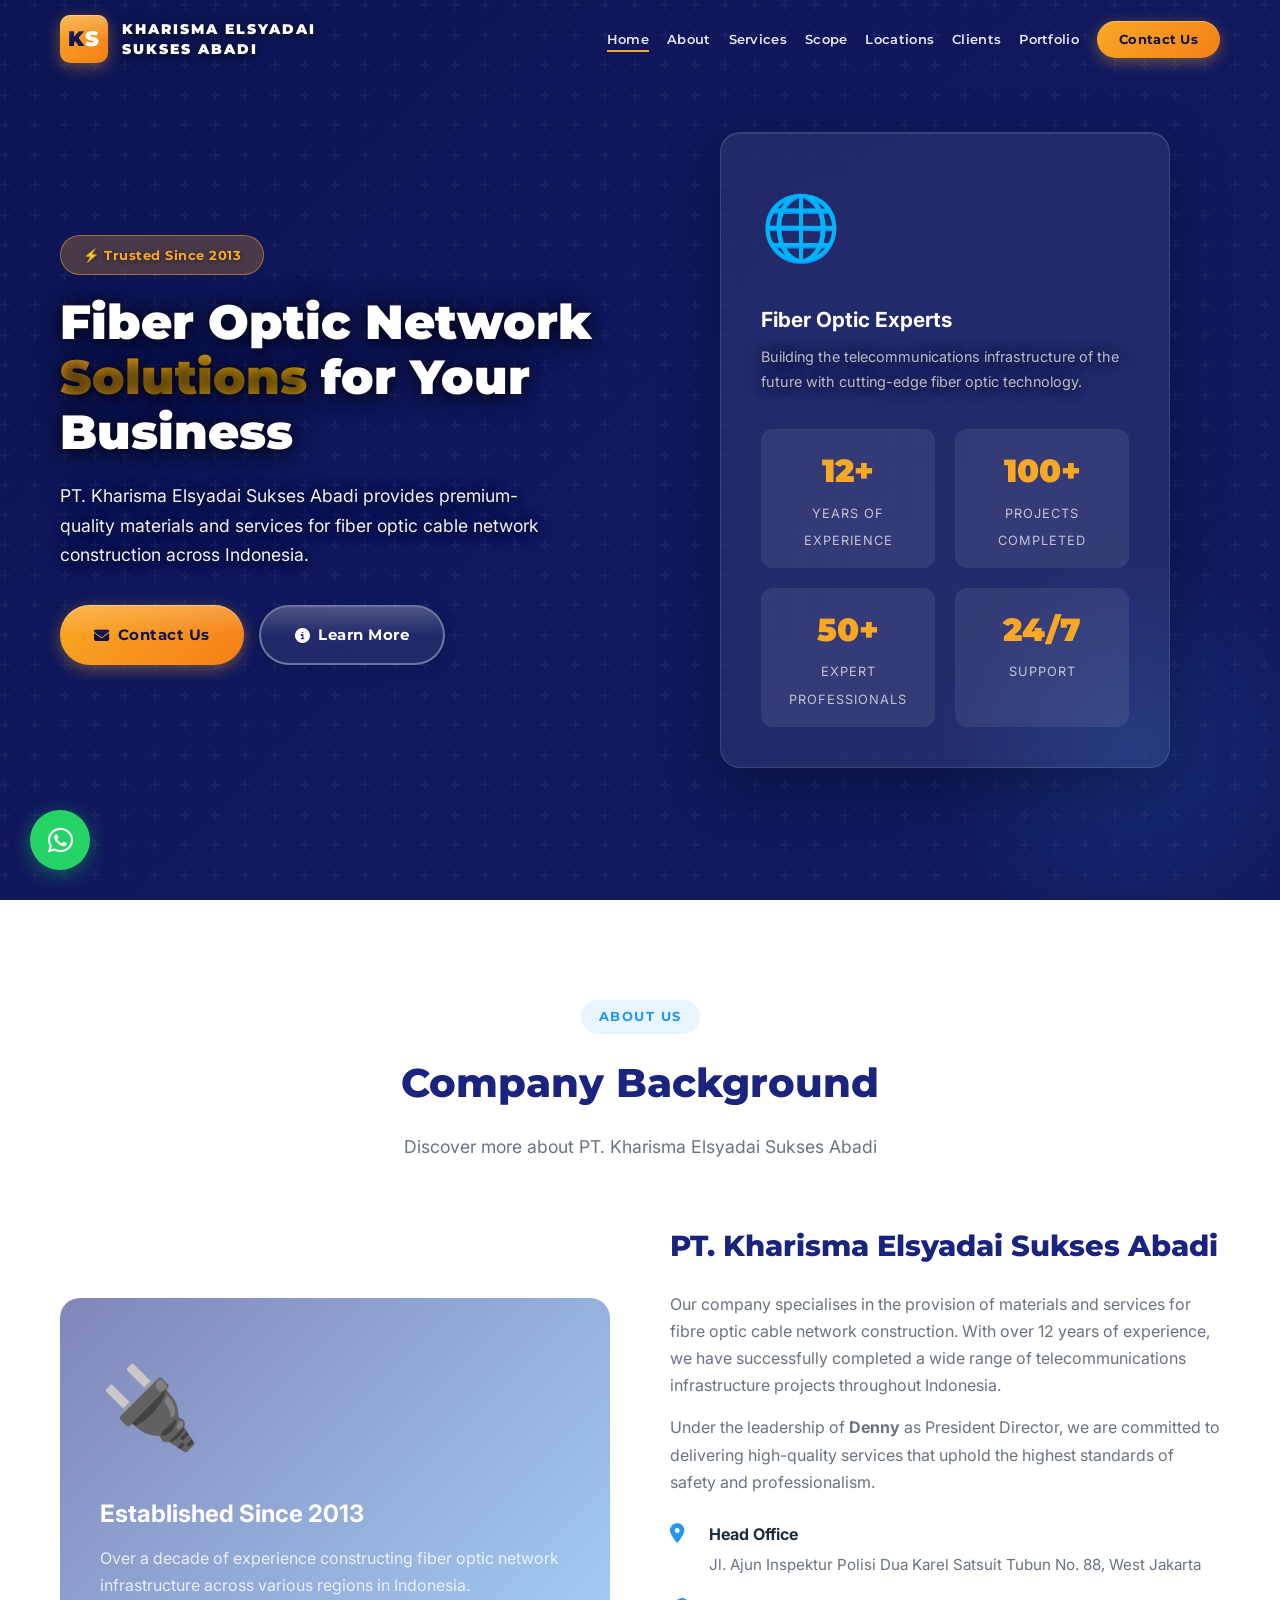
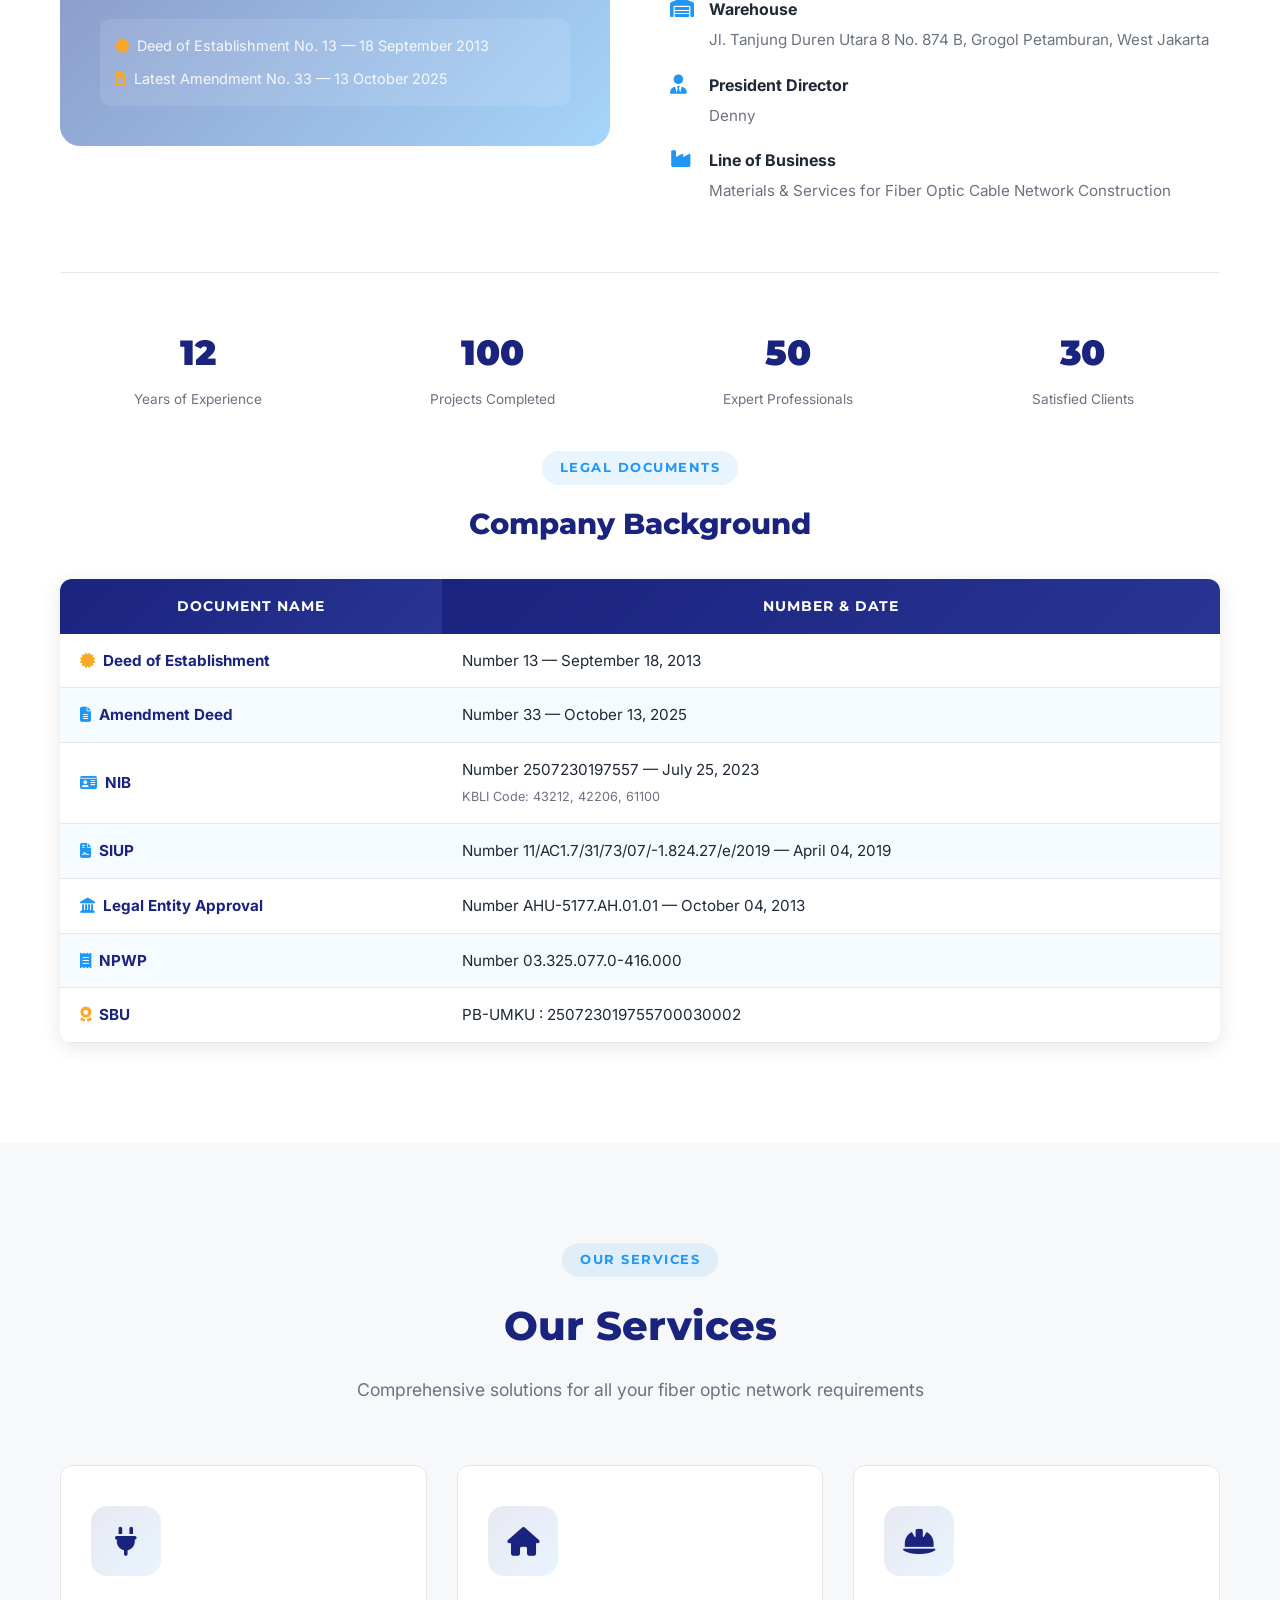
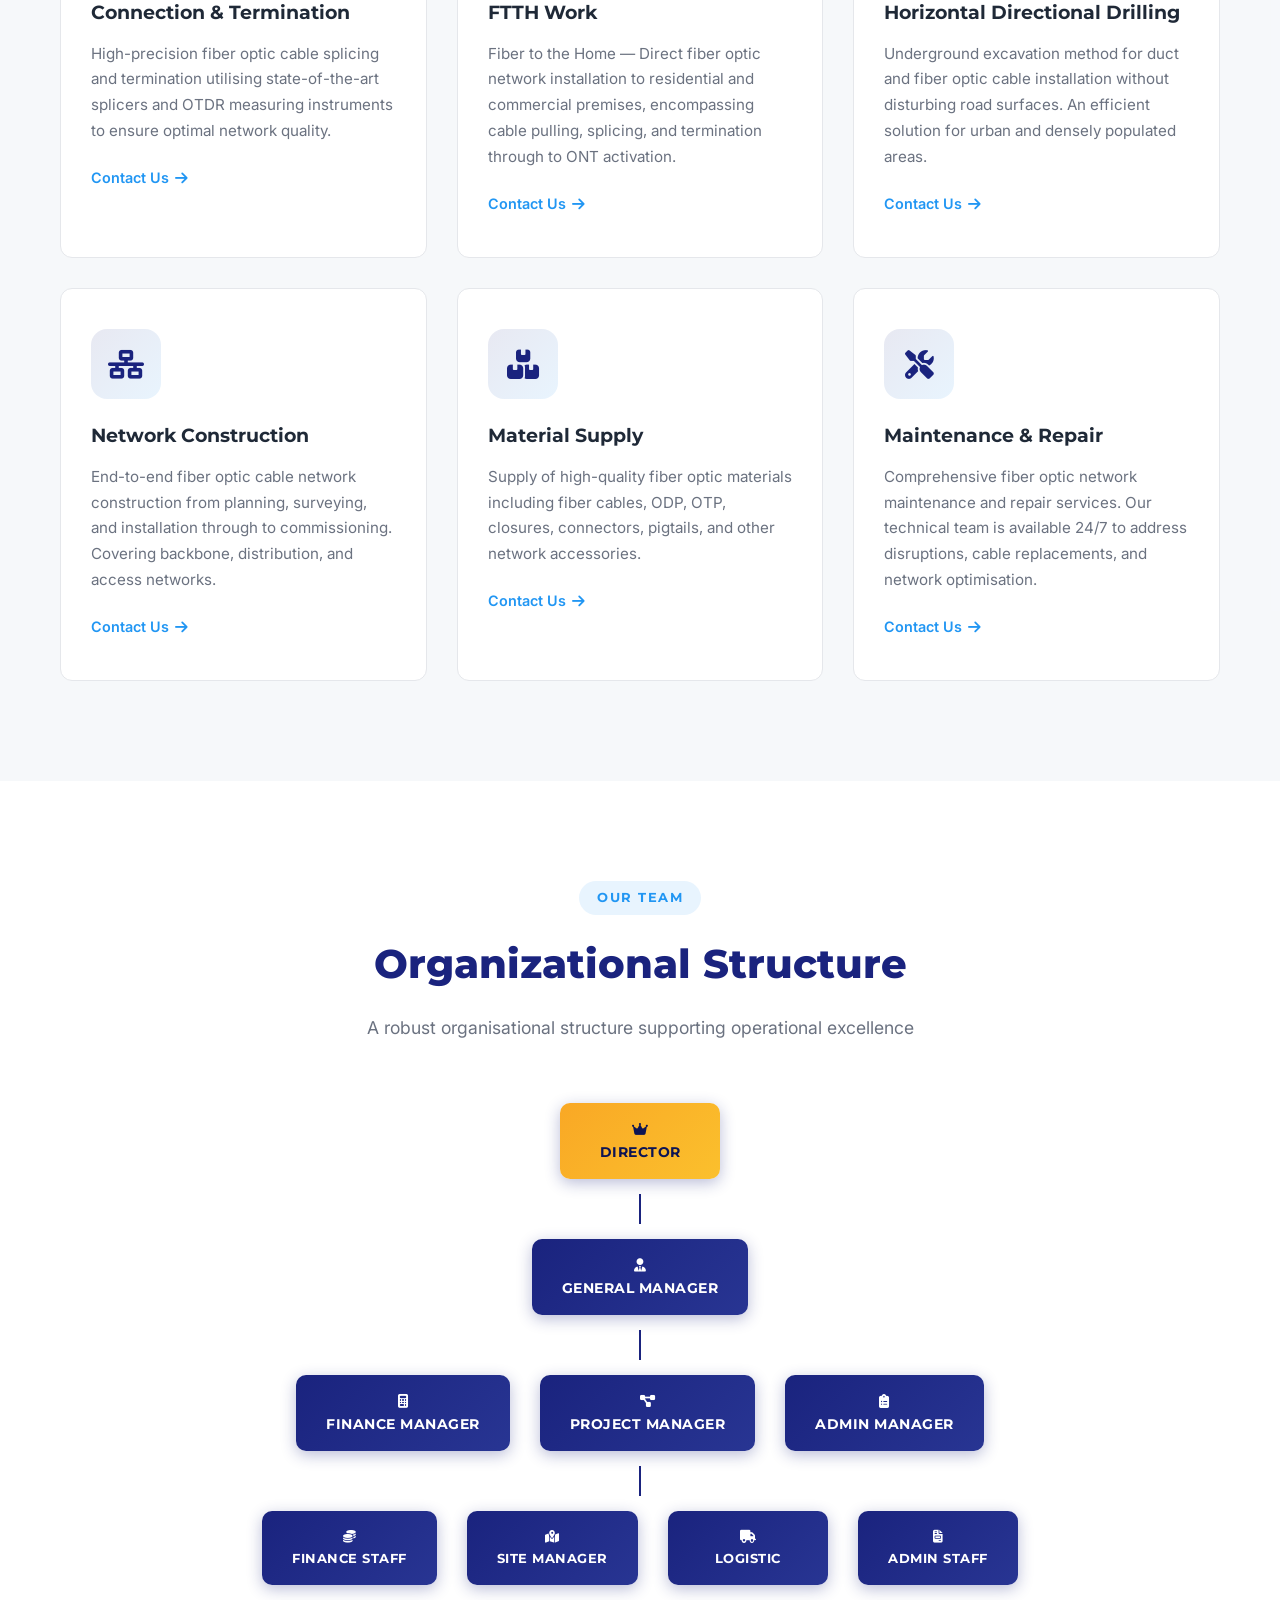
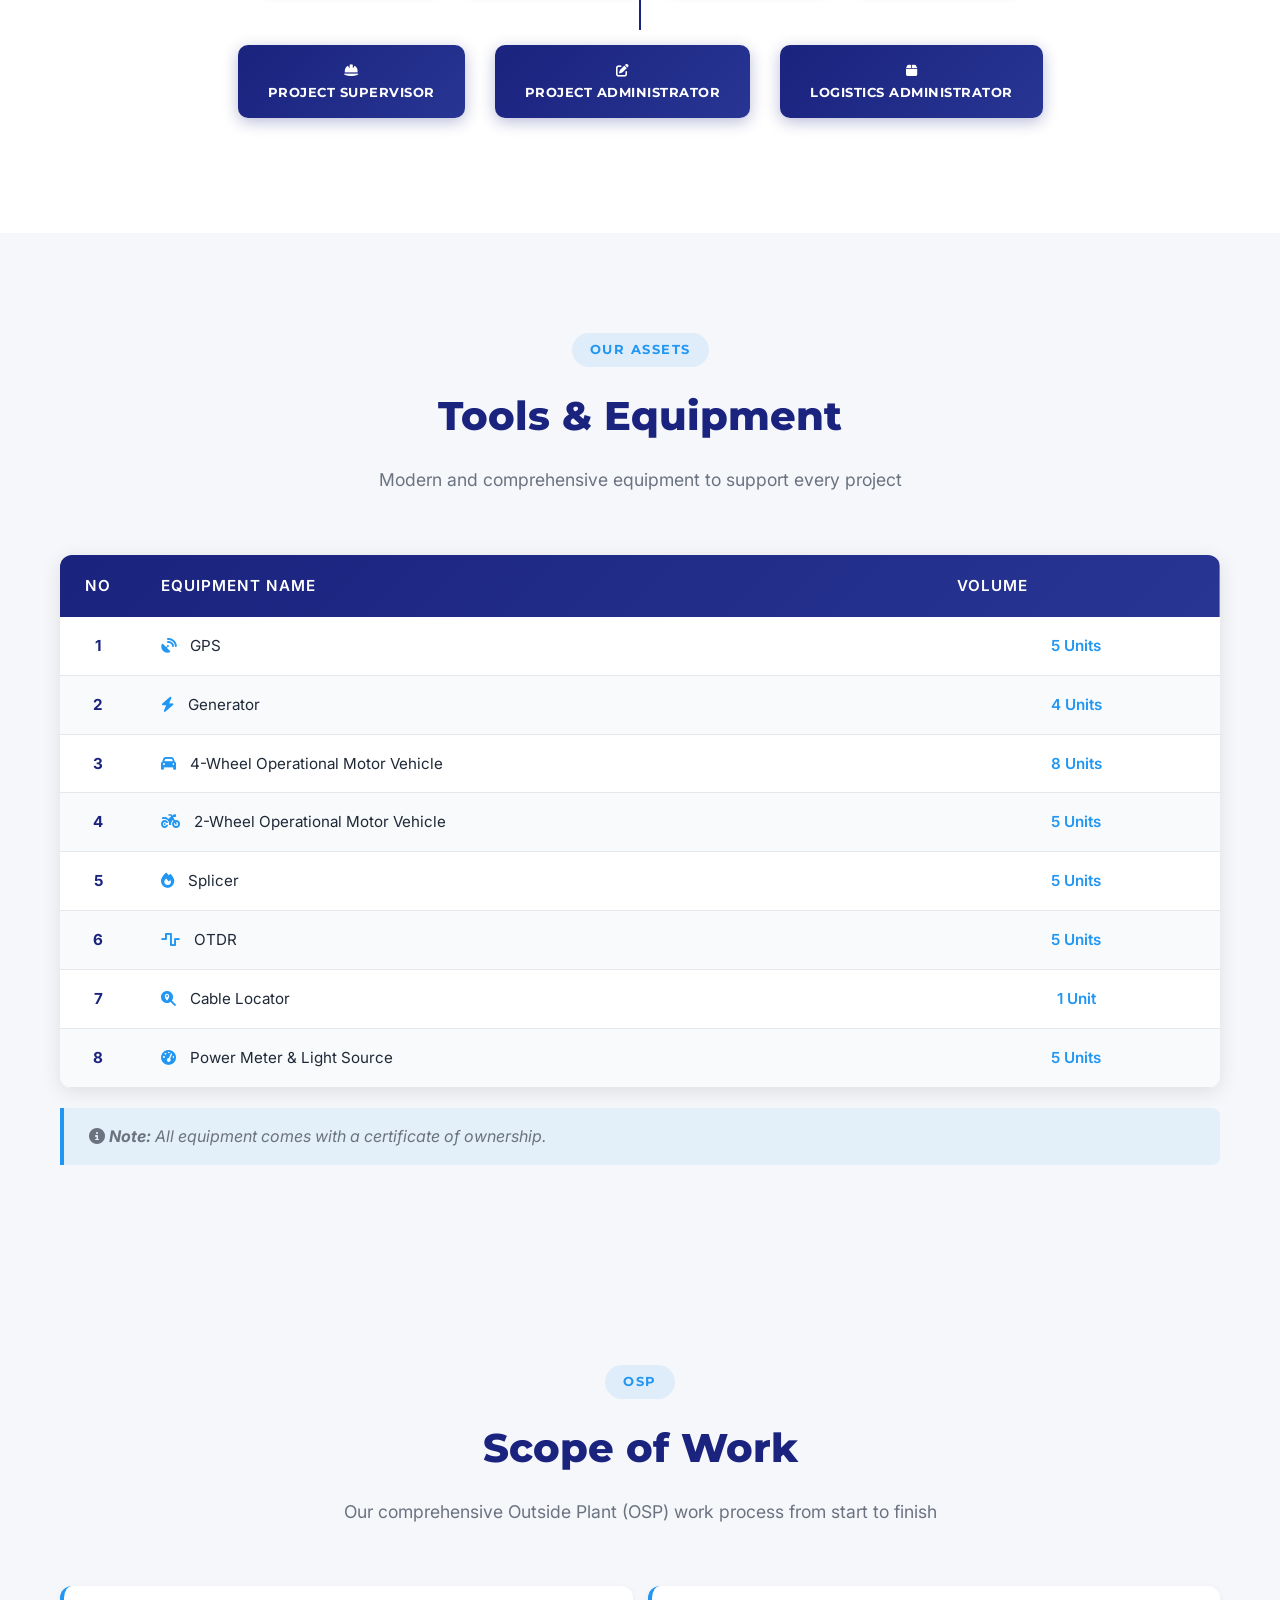
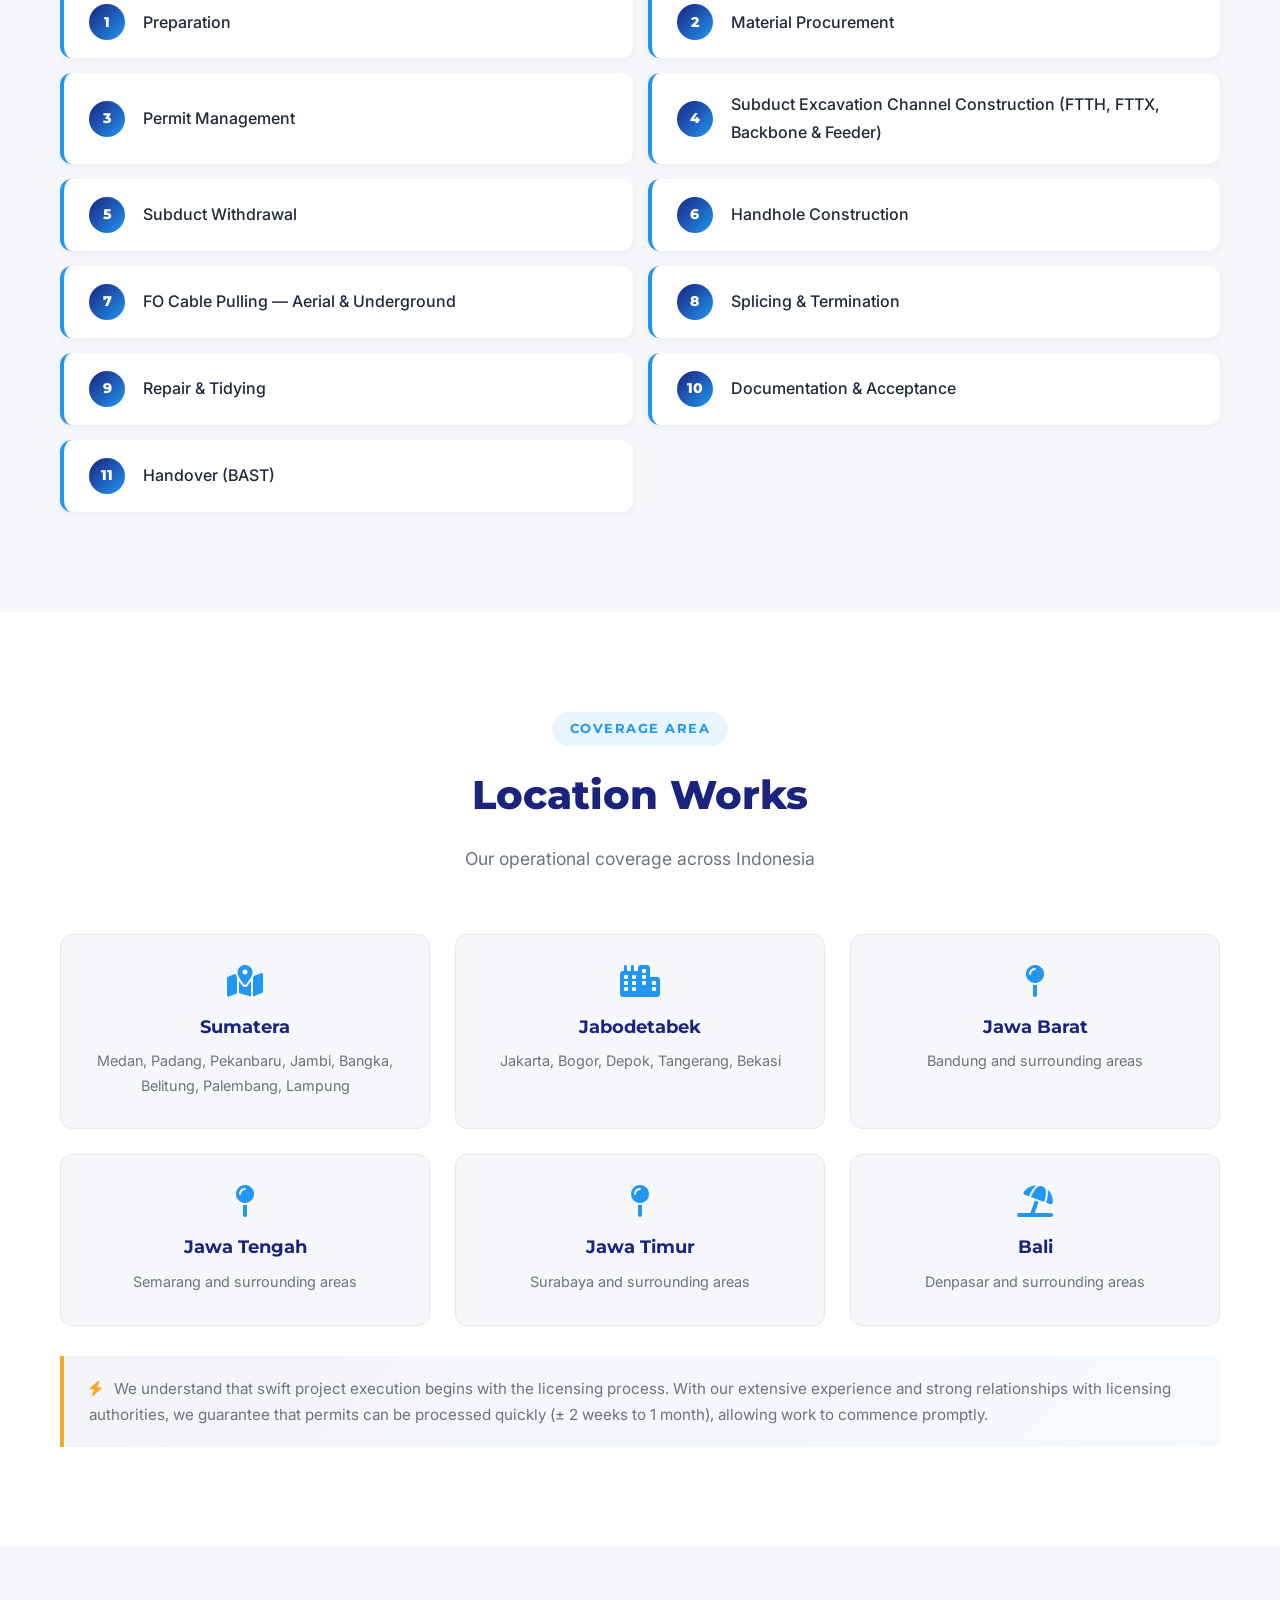
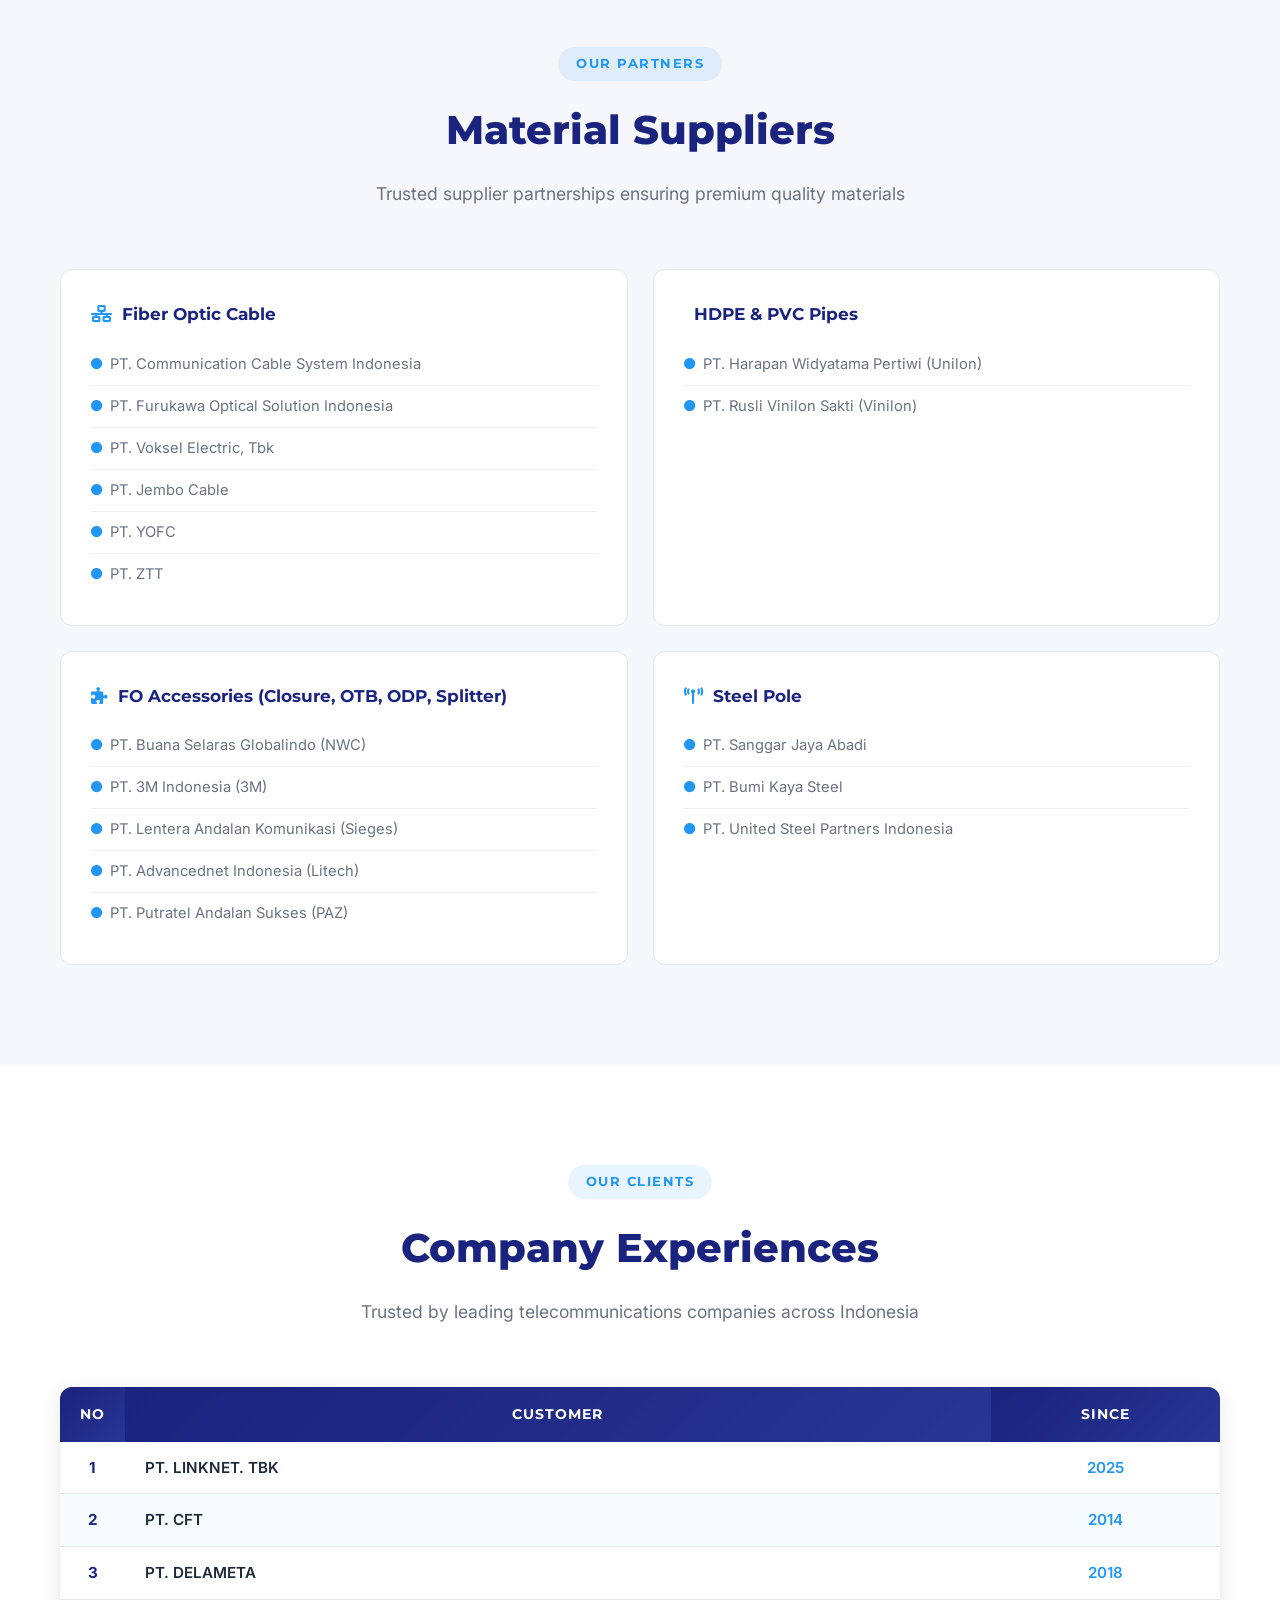
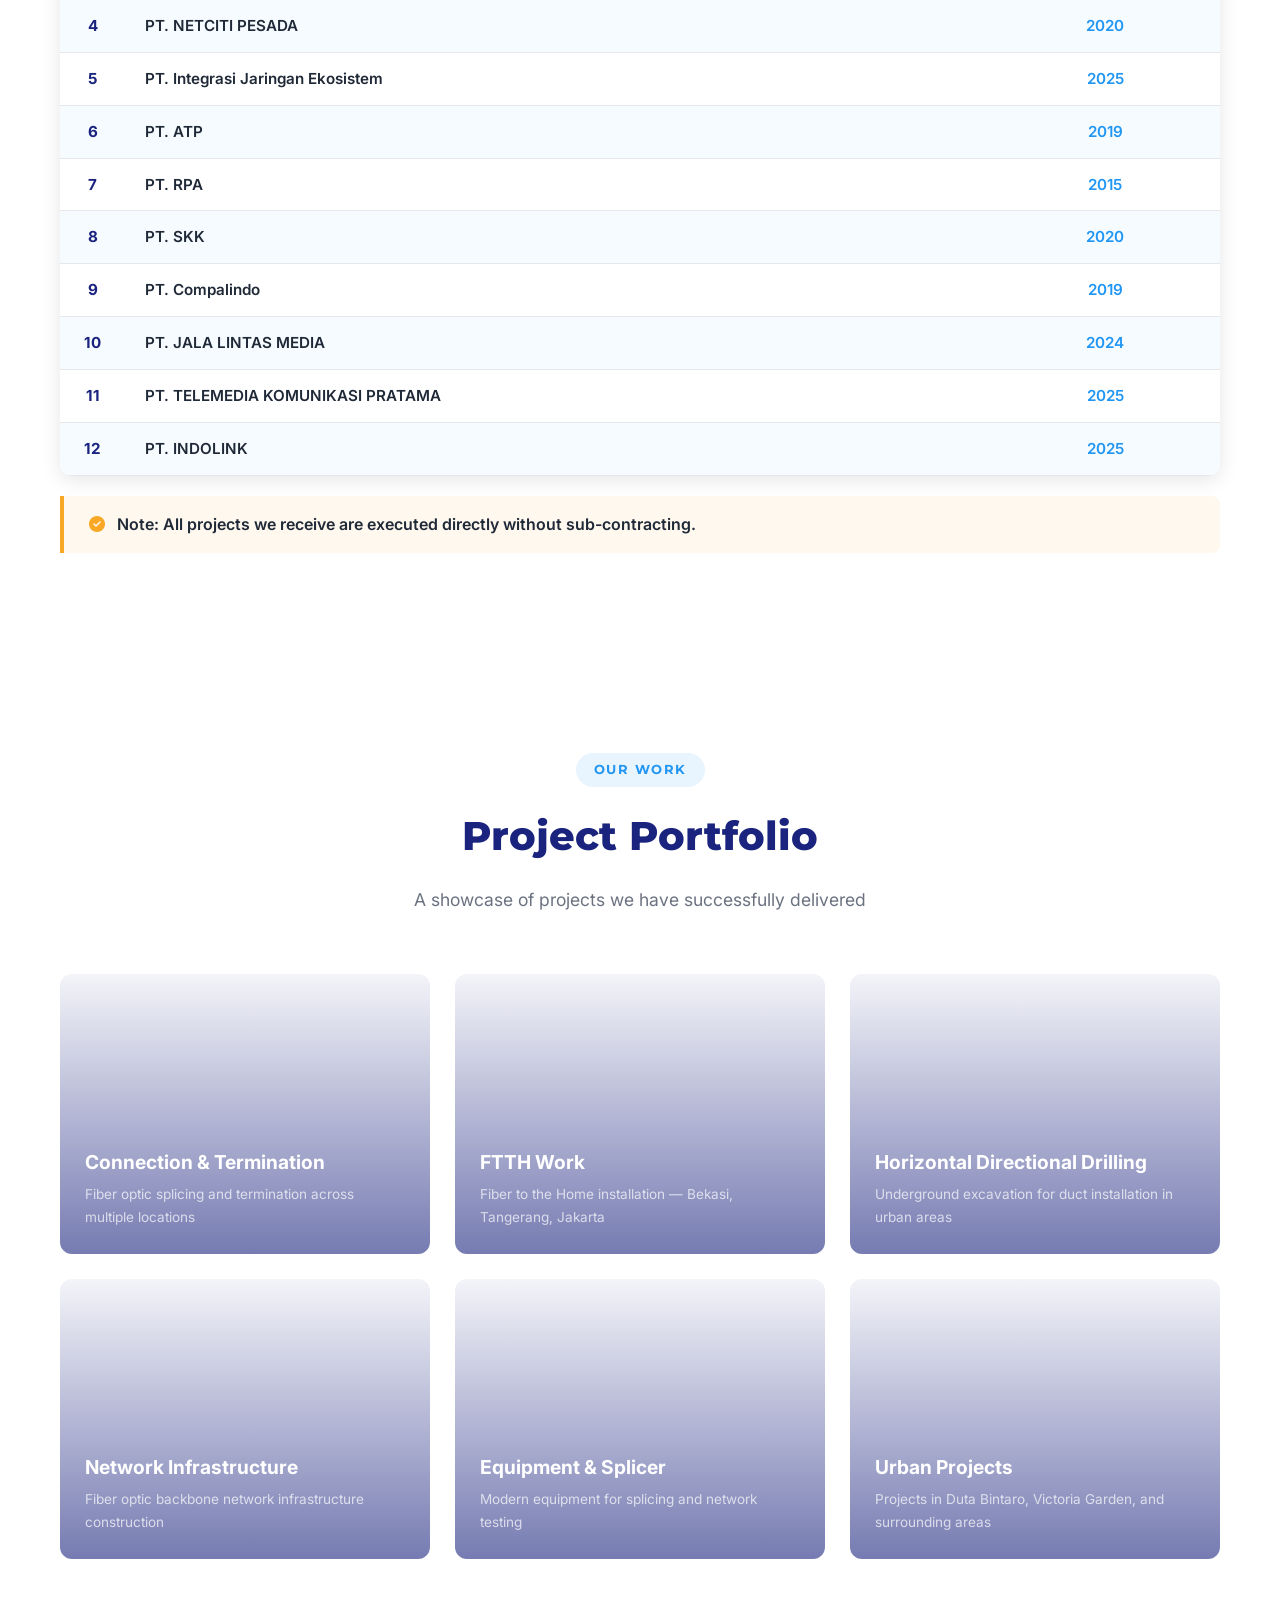
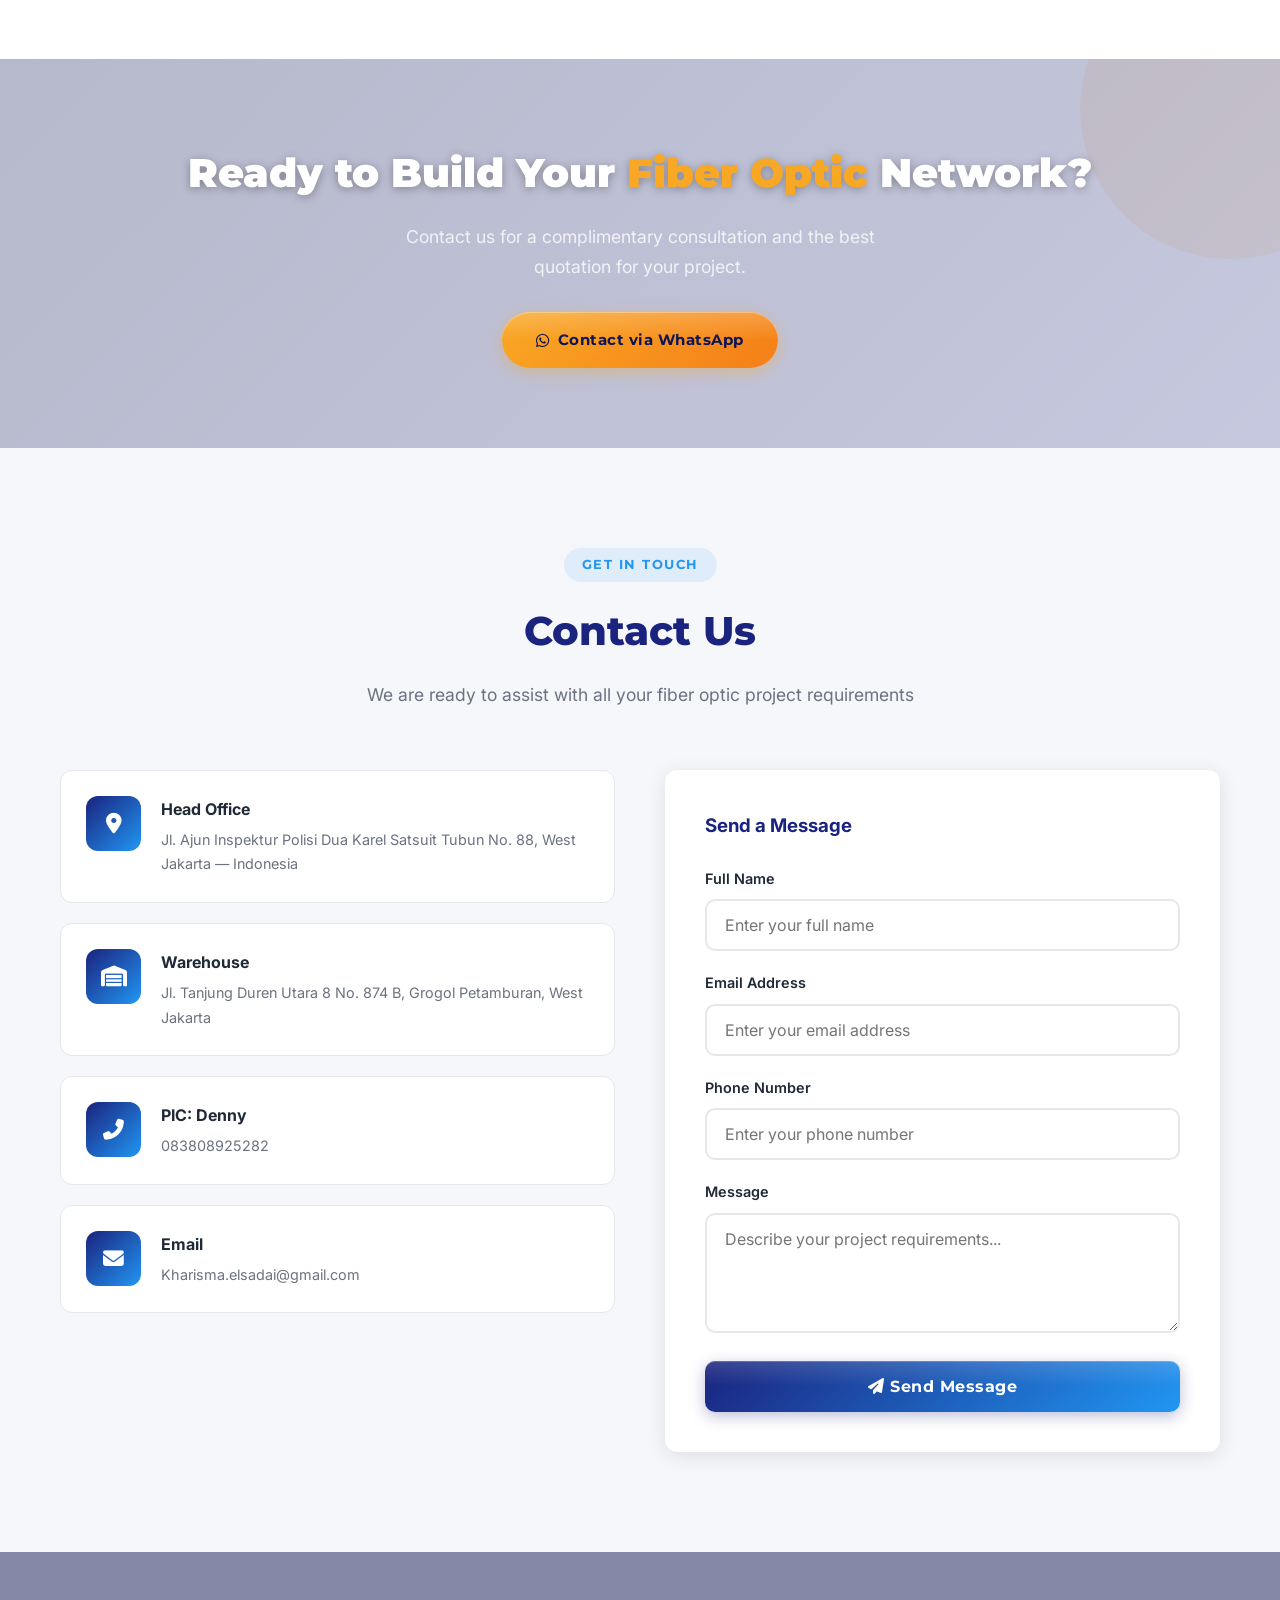
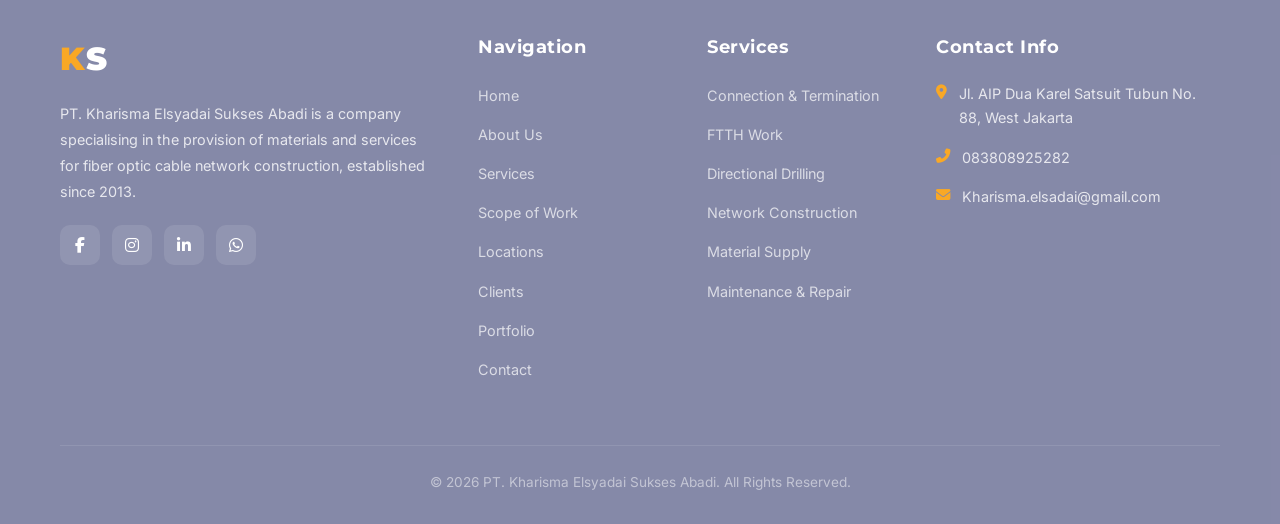
==== index.html @ 3955c627 "security: hapus credentials dari git, tambah .gitignore, fix navbar + favicon" ====
<!DOCTYPE html>
<html lang="en">
<head>
    <meta charset="UTF-8">
    <meta name="viewport" content="width=device-width, initial-scale=1.0">
    <meta name="description" content="PT. Kharisma Elsyadai Sukses Abadi - Leading provider of materials and services for fiber optic cable network construction since 2013.">
    <meta name="keywords" content="fiber optic, fiber cable, FTTH, connection, termination, horizontal directional drilling, splicer, OTDR, Jakarta, Indonesia">
    <title>PT. Kharisma Elsyadai Sukses Abadi | Fiber Optic Solutions</title>

    <!-- Favicon -->
    <link rel="icon" type="image/svg+xml" href="data:image/svg+xml,%3Csvg xmlns='http://www.w3.org/2000/svg' viewBox='0 0 64 64'%3E%3Crect width='64' height='64' rx='14' fill='%23f9a825'/%3E%3Ctext x='10' y='43' font-family='Montserrat,Arial,sans-serif' font-size='30' font-weight='900'%3E%3Ctspan fill='%230d1453'%3EK%3C/tspan%3E%3Ctspan fill='%23ffffff'%3ES%3C/tspan%3E%3C/text%3E%3C/svg%3E">

    <!-- Google Fonts -->
    <link rel="preconnect" href="https://fonts.googleapis.com">
    <link rel="preconnect" href="https://fonts.gstatic.com" crossorigin>
    <link href="https://fonts.googleapis.com/css2?family=Inter:wght@300;400;500;600;700;800;900&family=Montserrat:wght@600;700;800;900&display=swap" rel="stylesheet">

    <!-- Font Awesome -->
    <link rel="stylesheet" href="https://cdnjs.cloudflare.com/ajax/libs/font-awesome/6.5.1/css/all.min.css">

    <!-- Inline CSS -->
    <style>
/* === VARIABLES === */
:root {
    --primary: #1a237e;
    --primary-dark: #0d1453;
    --primary-light: #283593;
    --accent: #2196f3;
    --accent-light: #64b5f6;
    --gold: #f9a825;
    --white: #ffffff;
    --light: #f5f7fa;
    --gray: #6b7280;
    --dark: #1f2937;
    --shadow: 0 4px 20px rgba(0, 0, 0, 0.1);
    --shadow-lg: 0 10px 40px rgba(0, 0, 0, 0.15);
    --transition: all 0.3s ease;
    --radius: 12px;
}
* { margin: 0; padding: 0; box-sizing: border-box; }
html { scroll-behavior: smooth; }
body { font-family: 'Inter', 'Segoe UI', sans-serif; color: var(--dark); line-height: 1.7; overflow-x: hidden; }
a { text-decoration: none; color: inherit; transition: var(--transition); }
ul { list-style: none; }
img { max-width: 100%; height: auto; }
.container { max-width: 1200px; margin: 0 auto; padding: 0 20px; }

/* NAVBAR */
.navbar { position: fixed; top: 0; left: 0; width: 100%; z-index: 1000; padding: 15px 0; transition: var(--transition); background: transparent; }
.navbar.scrolled { background: rgba(26, 35, 126, 0.97); padding: 10px 0; box-shadow: var(--shadow); }
.navbar .container { display: flex; align-items: center; justify-content: space-between; }
.navbar-brand { display: flex; align-items: center; gap: 14px; }
.navbar-brand .logo-icon { width: 48px; height: 48px; background: linear-gradient(135deg, var(--gold) 0%, #f57f17 100%); border-radius: 10px; display: flex; align-items: center; justify-content: center; font-family: 'Montserrat', sans-serif; font-size: 1.3rem; font-weight: 900; color: var(--primary-dark); letter-spacing: 1px; box-shadow: 0 4px 15px rgba(249, 168, 37, 0.4), inset 0 1px 0 rgba(255,255,255,0.3); position: relative; overflow: hidden; }
.navbar-brand .logo-icon::after { content: ''; position: absolute; top: 0; left: 0; right: 0; height: 50%; background: linear-gradient(180deg, rgba(255,255,255,0.25) 0%, transparent 100%); border-radius: 10px 10px 0 0; }
.navbar-brand .logo-icon .k { color: var(--primary-dark); }
.navbar-brand .logo-icon .s { color: var(--white); }
.navbar-brand .company-name { font-family: 'Montserrat', sans-serif; color: var(--white); font-size: 0.85rem; font-weight: 900; letter-spacing: 2px; text-transform: uppercase; text-shadow: 0 2px 8px rgba(0,0,0,0.6), 0 0 15px rgba(0,0,0,0.3); line-height: 1.5; max-width: 200px; }
.nav-links { display: flex; align-items: center; gap: 18px; }
.nav-links a { color: rgba(255, 255, 255, 0.9); font-family: 'Montserrat', sans-serif; font-weight: 600; font-size: 0.8rem; position: relative; padding: 5px 0; letter-spacing: 0.3px; }
.nav-links a::after { content: ''; position: absolute; bottom: 0; left: 0; width: 0; height: 2px; background: var(--gold); transition: var(--transition); }
.nav-links a:hover::after, .nav-links a.active::after { width: 100%; }
.nav-links a:hover { color: var(--white); }
.nav-cta { background: linear-gradient(135deg, var(--gold) 0%, #f57f17 100%) !important; color: var(--primary-dark) !important; padding: 11px 22px !important; border-radius: 50px; font-weight: 700 !important; box-shadow: 0 4px 15px rgba(249, 168, 37, 0.4), inset 0 1px 0 rgba(255,255,255,0.3) !important; text-shadow: none !important; white-space: nowrap; }
.nav-cta:hover { background: linear-gradient(135deg, #fbc02d 0%, #f9a825 100%) !important; transform: translateY(-2px); box-shadow: 0 6px 25px rgba(249, 168, 37, 0.5), inset 0 1px 0 rgba(255,255,255,0.3) !important; }
.nav-cta::after { display: none !important; }
.hamburger { display: none; flex-direction: column; gap: 5px; cursor: pointer; padding: 5px; }
.hamburger span { width: 25px; height: 3px; background: var(--white); border-radius: 3px; transition: var(--transition); }

/* HERO */
.hero { min-height: 100vh; background: var(--primary-dark); display: flex; align-items: center; position: relative; overflow: hidden; }
.hero-bg { position: absolute; top: 0; left: 0; right: 0; bottom: 0; background-image: url('https://images.unsplash.com/photo-1558494949-ef010cbdcc31?auto=format&fit=crop&w=1920&q=80'); background-size: cover; background-position: center; background-repeat: no-repeat; z-index: 0; }
.hero-bg::after { content: ''; position: absolute; top: 0; left: 0; right: 0; bottom: 0; background: linear-gradient(135deg, rgba(13, 20, 83, 0.35) 0%, rgba(26, 35, 126, 0.25) 50%, rgba(40, 53, 147, 0.18) 100%); }
.hero::before { content: ''; position: absolute; top: 0; left: 0; right: 0; bottom: 0; background: url("data:image/svg+xml,%3Csvg width='60' height='60' viewBox='0 0 60 60' xmlns='http://www.w3.org/2000/svg'%3E%3Cg fill='none' fill-rule='evenodd'%3E%3Cg fill='%23ffffff' fill-opacity='0.04'%3E%3Cpath d='M36 34v-4h-2v4h-4v2h4v4h2v-4h4v-2h-4zm0-30V0h-2v4h-4v2h4v4h2V6h4V4h-4zM6 34v-4H4v4H0v2h4v4h2v-4h4v-2H6zM6 4V0H4v4H0v2h4v4h2V6h4V4H6z'/%3E%3C/g%3E%3C/g%3E%3C/svg%3E"); z-index: 1; }
.hero::after { content: ''; position: absolute; bottom: -50px; right: -50px; width: 400px; height: 400px; background: radial-gradient(circle, rgba(33, 150, 243, 0.15) 0%, transparent 70%); border-radius: 50%; z-index: 1; }
.hero .container { position: relative; z-index: 2; display: grid; grid-template-columns: 1fr 1fr; gap: 60px; align-items: center; }
.hero-content { color: var(--white); }
.hero-badge { display: inline-block; background: rgba(249, 168, 37, 0.25); color: var(--gold); padding: 8px 22px; border-radius: 50px; font-family: 'Montserrat', sans-serif; font-size: 0.82rem; font-weight: 700; margin-bottom: 20px; border: 1px solid rgba(249, 168, 37, 0.5); backdrop-filter: blur(10px); letter-spacing: 0.5px; text-shadow: 0 1px 5px rgba(0,0,0,0.5); }
.hero h1 { font-family: 'Montserrat', sans-serif; font-size: 3rem; font-weight: 900; line-height: 1.15; margin-bottom: 20px; text-shadow: 0 2px 15px rgba(0,0,0,0.7), 0 0 30px rgba(0,0,0,0.5); }
.hero h1 .highlight { background: linear-gradient(135deg, var(--gold), #ffc107); -webkit-background-clip: text; -webkit-text-fill-color: transparent; background-clip: text; }
.hero p { font-size: 1.1rem; color: rgba(255, 255, 255, 0.95); margin-bottom: 35px; max-width: 500px; text-shadow: 0 1px 8px rgba(0,0,0,0.6), 0 0 20px rgba(0,0,0,0.4); }
.hero-buttons { display: flex; gap: 15px; flex-wrap: wrap; }
.btn { display: inline-flex; align-items: center; gap: 8px; padding: 15px 34px; border-radius: 50px; font-family: 'Montserrat', sans-serif; font-weight: 700; font-size: 0.95rem; transition: var(--transition); border: none; cursor: pointer; letter-spacing: 0.5px; position: relative; overflow: hidden; }
.btn::before { content: ''; position: absolute; top: 0; left: 0; right: 0; height: 50%; background: linear-gradient(180deg, rgba(255,255,255,0.2) 0%, transparent 100%); pointer-events: none; }
.btn-primary { background: linear-gradient(135deg, var(--gold) 0%, #f57f17 100%); color: var(--primary-dark); box-shadow: 0 4px 15px rgba(249, 168, 37, 0.4), inset 0 1px 0 rgba(255,255,255,0.3); }
.btn-primary:hover { background: linear-gradient(135deg, #fbc02d 0%, #f9a825 100%); transform: translateY(-3px); box-shadow: 0 10px 30px rgba(249, 168, 37, 0.5), inset 0 1px 0 rgba(255,255,255,0.3); }
.btn-outline { background: rgba(255,255,255,0.08); color: var(--white); border: 2px solid rgba(255, 255, 255, 0.35); backdrop-filter: blur(10px); box-shadow: 0 4px 15px rgba(0,0,0,0.15); }
.btn-outline:hover { border-color: var(--white); background: rgba(255, 255, 255, 0.15); transform: translateY(-3px); box-shadow: 0 8px 25px rgba(0,0,0,0.2); }
.hero-visual { position: relative; display: flex; justify-content: center; }
.hero-card { background: rgba(255, 255, 255, 0.08); backdrop-filter: blur(20px); border-radius: 20px; padding: 40px; border: 1px solid rgba(255, 255, 255, 0.12); width: 100%; max-width: 450px; box-shadow: 0 20px 60px rgba(0,0,0,0.3), inset 0 1px 0 rgba(255,255,255,0.1); }
.hero-card .fiber-icon { font-size: 4rem; margin-bottom: 20px; display: block; }
.hero-stats { display: grid; grid-template-columns: 1fr 1fr; gap: 20px; margin-top: 25px; }
.stat-item { text-align: center; padding: 15px; background: rgba(255, 255, 255, 0.08); border-radius: 12px; }
.stat-item .number { font-family: 'Montserrat', sans-serif; font-size: 2rem; font-weight: 900; color: var(--gold); display: block; }
.stat-item .label { font-size: 0.8rem; color: rgba(255, 255, 255, 0.7); text-transform: uppercase; letter-spacing: 1px; }

/* SECTIONS */
.section { padding: 100px 0; }
.section-header { text-align: center; margin-bottom: 60px; }
.section-badge { display: inline-block; background: rgba(33, 150, 243, 0.1); color: var(--accent); padding: 6px 18px; border-radius: 50px; font-family: 'Montserrat', sans-serif; font-size: 0.8rem; font-weight: 700; margin-bottom: 15px; text-transform: uppercase; letter-spacing: 1.5px; }
.section-header h2 { font-family: 'Montserrat', sans-serif; font-size: 2.5rem; font-weight: 800; color: var(--primary); margin-bottom: 15px; }
.section-header p { font-size: 1.1rem; color: var(--gray); max-width: 600px; margin: 0 auto; }

/* ABOUT */
.about { background: var(--white); }
.about-grid { display: grid; grid-template-columns: 1fr 1fr; gap: 60px; align-items: center; }
.about-image .image-box { background-image: url('https://images.unsplash.com/photo-1516044734145-07ca8eef8731?auto=format&fit=crop&w=800&q=80'); background-size: cover; background-position: center; border-radius: 20px; padding: 40px; color: var(--white); min-height: 400px; display: flex; flex-direction: column; justify-content: center; position: relative; overflow: hidden; }
.about-image .image-box::before { content: ''; position: absolute; top: 0; left: 0; right: 0; bottom: 0; background: linear-gradient(135deg, rgba(26, 35, 126, 0.55), rgba(33, 150, 243, 0.40)); }
.about-image .image-box .fiber-visual { font-size: 5rem; margin-bottom: 20px; position: relative; z-index: 2; }
.about-image .image-box h3 { font-size: 1.5rem; margin-bottom: 10px; position: relative; z-index: 2; }
.about-image .image-box p, .about-image .image-box div { position: relative; z-index: 2; }
.about-content h3 { font-family: 'Montserrat', sans-serif; font-size: 1.8rem; color: var(--primary); margin-bottom: 20px; font-weight: 800; }
.about-content p { color: var(--gray); margin-bottom: 15px; font-size: 1rem; }
.about-details { margin-top: 25px; }
.about-detail-item { display: flex; align-items: flex-start; gap: 15px; margin-bottom: 18px; }
.about-detail-item i { color: var(--accent); font-size: 1.2rem; margin-top: 3px; min-width: 24px; }
.about-detail-item strong { display: block; color: var(--dark); margin-bottom: 3px; }
.about-detail-item span { color: var(--gray); font-size: 0.95rem; }
.about-counters { display: grid; grid-template-columns: repeat(4, 1fr); gap: 20px; margin-top: 50px; padding-top: 50px; border-top: 1px solid #e5e7eb; }
.counter-item { text-align: center; }
.counter-item .count { font-family: 'Montserrat', sans-serif; font-size: 2.2rem; font-weight: 900; color: var(--primary); display: block; }
.counter-item .count-label { font-size: 0.85rem; color: var(--gray); margin-top: 5px; }

/* SERVICES */
.services { background-image: url('https://images.unsplash.com/photo-1573164713988-8665fc963095?auto=format&fit=crop&w=1920&q=80'); background-size: cover; background-position: center; background-attachment: fixed; position: relative; }
.services::before { content: ''; position: absolute; top: 0; left: 0; right: 0; bottom: 0; background: rgba(245, 247, 250, 0.88); }
.services .container { position: relative; z-index: 2; }
.services-grid { display: grid; grid-template-columns: repeat(3, 1fr); gap: 30px; }
.service-card { background: var(--white); border-radius: var(--radius); padding: 40px 30px; transition: var(--transition); border: 1px solid #e5e7eb; position: relative; overflow: hidden; }
.service-card::before { content: ''; position: absolute; top: 0; left: 0; width: 100%; height: 4px; background: linear-gradient(90deg, var(--primary), var(--accent)); transform: scaleX(0); transition: var(--transition); }
.service-card:hover { transform: translateY(-8px); box-shadow: var(--shadow-lg); border-color: transparent; }
.service-card:hover::before { transform: scaleX(1); }
.service-icon { width: 70px; height: 70px; background: linear-gradient(135deg, rgba(26, 35, 126, 0.1), rgba(33, 150, 243, 0.1)); border-radius: 16px; display: flex; align-items: center; justify-content: center; margin-bottom: 20px; font-size: 1.8rem; color: var(--primary); transition: var(--transition); }
.service-card:hover .service-icon { background: linear-gradient(135deg, var(--primary), var(--accent)); color: var(--white); }
.service-card h3 { font-family: 'Montserrat', sans-serif; font-size: 1.2rem; color: var(--dark); margin-bottom: 12px; font-weight: 700; }
.service-card p { color: var(--gray); font-size: 0.95rem; margin-bottom: 20px; }
.service-card .learn-more { display: inline-flex; align-items: center; gap: 6px; color: var(--accent); font-weight: 600; font-size: 0.9rem; }
.service-card .learn-more:hover { gap: 10px; }

/* ORGANIZATION */
.organization { background: var(--white); }
.org-chart { max-width: 900px; margin: 0 auto; }
.org-level { display: flex; justify-content: center; gap: 30px; margin-bottom: 15px; position: relative; }
.org-card { background: linear-gradient(135deg, var(--primary), var(--primary-light)); color: var(--white); padding: 15px 30px; border-radius: 10px; text-align: center; font-family: 'Montserrat', sans-serif; font-weight: 700; font-size: 0.85rem; transition: var(--transition); min-width: 160px; box-shadow: 0 4px 15px rgba(26, 35, 126, 0.3); letter-spacing: 0.5px; }
.org-card:hover { transform: translateY(-3px); box-shadow: 0 8px 25px rgba(26, 35, 126, 0.4); }
.org-card.highlight { background: linear-gradient(135deg, var(--gold), #fbc02d); color: var(--primary-dark); }
.org-connector { display: flex; justify-content: center; margin-bottom: 15px; }
.org-connector .line { width: 2px; height: 30px; background: var(--primary); }

/* EQUIPMENT */
.equipment { background: var(--light); }
.equipment-table { width: 100%; border-collapse: separate; border-spacing: 0; border-radius: var(--radius); overflow: hidden; box-shadow: var(--shadow); }
.equipment-table thead { background: linear-gradient(135deg, var(--primary), var(--primary-light)); }
.equipment-table thead th { color: var(--white); padding: 18px 25px; text-align: left; font-weight: 600; font-size: 0.95rem; text-transform: uppercase; letter-spacing: 1px; }
.equipment-table tbody tr { background: var(--white); transition: var(--transition); }
.equipment-table tbody tr:nth-child(even) { background: #f8fafc; }
.equipment-table tbody tr:hover { background: rgba(33, 150, 243, 0.05); transform: scale(1.01); }
.equipment-table td { padding: 16px 25px; border-bottom: 1px solid #e5e7eb; font-size: 0.95rem; }
.equipment-table td:first-child { font-weight: 700; color: var(--primary); text-align: center; width: 60px; }
.equipment-table td:last-child { text-align: center; font-weight: 600; color: var(--accent); }
.equipment-note { margin-top: 20px; padding: 15px 25px; background: rgba(33, 150, 243, 0.08); border-left: 4px solid var(--accent); border-radius: 0 8px 8px 0; color: var(--gray); font-style: italic; }

/* PORTFOLIO */
.portfolio { background: var(--white); }
.portfolio-grid { display: grid; grid-template-columns: repeat(3, 1fr); gap: 25px; }
.portfolio-card { position: relative; border-radius: var(--radius); overflow: hidden; min-height: 280px; display: flex; align-items: flex-end; cursor: pointer; transition: var(--transition); }
.portfolio-card::before { content: ''; position: absolute; top: 0; left: 0; right: 0; bottom: 0; background: linear-gradient(to top, rgba(26, 35, 126, 0.60), rgba(26, 35, 126, 0.05)); z-index: 1; }
.portfolio-card .portfolio-icon { position: absolute; top: 50%; left: 50%; transform: translate(-50%, -50%); font-size: 3rem; color: rgba(255, 255, 255, 0.2); z-index: 0; }
.portfolio-card-content { position: relative; z-index: 2; padding: 25px; color: var(--white); width: 100%; }
.portfolio-card-content h3 { font-size: 1.2rem; margin-bottom: 5px; }
.portfolio-card-content p { font-size: 0.85rem; color: rgba(255, 255, 255, 0.7); }
.portfolio-card:hover { transform: translateY(-5px); box-shadow: var(--shadow-lg); }

/* CTA */
.cta-section { background: linear-gradient(135deg, var(--primary-dark), var(--primary)); padding: 80px 0; text-align: center; position: relative; overflow: hidden; }
.cta-section::before { content: ''; position: absolute; top: -100px; right: -100px; width: 300px; height: 300px; background: rgba(249, 168, 37, 0.1); border-radius: 50%; }
.cta-section { background-image: url('https://images.unsplash.com/photo-1451187580459-43490279c0fa?auto=format&fit=crop&w=1920&q=80'); background-size: cover; background-position: center; }
.cta-section::after { content: ''; position: absolute; top: 0; left: 0; right: 0; bottom: 0; background: linear-gradient(135deg, rgba(13, 20, 83, 0.30), rgba(26, 35, 126, 0.25)); }
.cta-section .container { position: relative; z-index: 2; }
.cta-section h2 { font-family: 'Montserrat', sans-serif; font-size: 2.5rem; color: var(--white); margin-bottom: 15px; font-weight: 900; text-shadow: 0 2px 10px rgba(0,0,0,0.3); }
.cta-section p { color: rgba(255, 255, 255, 0.8); font-size: 1.1rem; max-width: 500px; margin: 0 auto 30px; }

/* CONTACT */
.contact { background: var(--light); }
.contact-grid { display: grid; grid-template-columns: 1fr 1fr; gap: 50px; }
.contact-info-card { display: flex; align-items: flex-start; gap: 20px; padding: 25px; background: var(--white); border-radius: var(--radius); margin-bottom: 20px; transition: var(--transition); border: 1px solid #e5e7eb; }
.contact-info-card:hover { box-shadow: var(--shadow); border-color: transparent; }
.contact-info-card .icon-box { width: 55px; height: 55px; background: linear-gradient(135deg, var(--primary), var(--accent)); border-radius: 12px; display: flex; align-items: center; justify-content: center; color: var(--white); font-size: 1.3rem; flex-shrink: 0; }
.contact-info-card h4 { font-size: 1rem; color: var(--dark); margin-bottom: 5px; }
.contact-info-card p { color: var(--gray); font-size: 0.9rem; }
.contact-form { background: var(--white); padding: 40px; border-radius: var(--radius); box-shadow: var(--shadow); }
.form-group { margin-bottom: 20px; }
.form-group label { display: block; margin-bottom: 8px; font-weight: 600; color: var(--dark); font-size: 0.9rem; }
.form-group input, .form-group textarea { width: 100%; padding: 14px 18px; border: 2px solid #e5e7eb; border-radius: 10px; font-size: 1rem; font-family: inherit; transition: var(--transition); outline: none; }
.form-group input:focus, .form-group textarea:focus { border-color: var(--accent); box-shadow: 0 0 0 4px rgba(33, 150, 243, 0.1); }
.form-group textarea { min-height: 120px; resize: vertical; }
.btn-submit { width: 100%; padding: 16px; background: linear-gradient(135deg, var(--primary), var(--accent)); color: var(--white); border: none; border-radius: 10px; font-family: 'Montserrat', sans-serif; font-size: 1rem; font-weight: 700; cursor: pointer; transition: var(--transition); box-shadow: 0 4px 15px rgba(26, 35, 126, 0.3), inset 0 1px 0 rgba(255,255,255,0.2); letter-spacing: 0.5px; position: relative; overflow: hidden; }
.btn-submit::before { content: ''; position: absolute; top: 0; left: 0; right: 0; height: 50%; background: linear-gradient(180deg, rgba(255,255,255,0.15) 0%, transparent 100%); pointer-events: none; }
.btn-submit:hover { transform: translateY(-2px); box-shadow: 0 10px 30px rgba(26, 35, 126, 0.4), inset 0 1px 0 rgba(255,255,255,0.2); }

/* FOOTER */
.footer { background-image: url('https://images.unsplash.com/photo-1519389950473-47ba0277781c?auto=format&fit=crop&w=1920&q=80'); background-size: cover; background-position: center; color: rgba(255, 255, 255, 0.8); padding: 80px 0 30px; position: relative; }
.footer::before { content: ''; position: absolute; top: 0; left: 0; right: 0; bottom: 0; background: rgba(13, 20, 83, 0.50); }
.footer .container { position: relative; z-index: 2; }
.footer-grid { display: grid; grid-template-columns: 2fr 1fr 1fr 1.5fr; gap: 40px; margin-bottom: 50px; }
.footer-brand .logo-text { font-family: 'Montserrat', sans-serif; font-size: 2rem; font-weight: 900; color: var(--white); margin-bottom: 15px; display: block; letter-spacing: 2px; }
.footer-brand .logo-text span { color: var(--gold); }
.footer-brand p { font-size: 0.9rem; line-height: 1.8; margin-bottom: 20px; }
.footer-social { display: flex; gap: 12px; }
.footer-social a { width: 40px; height: 40px; background: rgba(255, 255, 255, 0.1); border-radius: 10px; display: flex; align-items: center; justify-content: center; color: var(--white); transition: var(--transition); }
.footer-social a:hover { background: var(--gold); color: var(--primary-dark); }
.footer h4 { font-family: 'Montserrat', sans-serif; color: var(--white); font-size: 1.1rem; margin-bottom: 20px; font-weight: 700; letter-spacing: 0.5px; }
.footer-links li { margin-bottom: 12px; }
.footer-links a { color: rgba(255, 255, 255, 0.7); font-size: 0.9rem; transition: var(--transition); }
.footer-links a:hover { color: var(--gold); padding-left: 5px; }
.footer-contact-item { display: flex; align-items: flex-start; gap: 12px; margin-bottom: 15px; font-size: 0.9rem; }
.footer-contact-item i { color: var(--gold); margin-top: 3px; }
.footer-bottom { border-top: 1px solid rgba(255, 255, 255, 0.1); padding-top: 25px; text-align: center; font-size: 0.85rem; color: rgba(255, 255, 255, 0.5); }

/* SCROLL TOP & WHATSAPP */
.scroll-top { position: fixed; bottom: 30px; right: 30px; width: 50px; height: 50px; background: var(--primary); color: var(--white); border: none; border-radius: 50%; font-size: 1.2rem; cursor: pointer; transition: var(--transition); opacity: 0; visibility: hidden; z-index: 999; box-shadow: var(--shadow); }
.scroll-top.visible { opacity: 1; visibility: visible; }
.scroll-top:hover { background: var(--gold); color: var(--primary-dark); transform: translateY(-3px); }
.whatsapp-float { position: fixed; bottom: 30px; left: 30px; width: 60px; height: 60px; background: #25d366; border-radius: 50%; display: flex; align-items: center; justify-content: center; color: var(--white); font-size: 1.8rem; box-shadow: 0 4px 20px rgba(37, 211, 102, 0.4); z-index: 999; transition: var(--transition); animation: pulse-wa 2s infinite; }
.whatsapp-float:hover { transform: scale(1.1); }
@keyframes pulse-wa { 0%, 100% { box-shadow: 0 0 0 0 rgba(37, 211, 102, 0.4); } 50% { box-shadow: 0 0 0 15px rgba(37, 211, 102, 0); } }

/* ANIMATIONS */
.fade-in { opacity: 0; transform: translateY(30px); transition: opacity 0.8s ease, transform 0.8s ease; }
.fade-in.visible { opacity: 1; transform: translateY(0); }

/* LEGAL DOCUMENTS TABLE */
.legal-docs { margin-top: 40px; }
.legal-table { width: 100%; border-collapse: collapse; border-radius: var(--radius); overflow: hidden; box-shadow: var(--shadow); }
.legal-table thead th { background: linear-gradient(135deg, var(--primary), var(--primary-light)); color: var(--white); padding: 15px 20px; font-family: 'Montserrat', sans-serif; font-weight: 700; font-size: 0.9rem; text-transform: uppercase; letter-spacing: 1px; }
.legal-table tbody td { padding: 14px 20px; border-bottom: 1px solid #e5e7eb; color: var(--dark); font-size: 0.95rem; }
.legal-table tbody tr:nth-child(even) { background: rgba(33, 150, 243, 0.04); }
.legal-table tbody tr:hover { background: rgba(33, 150, 243, 0.08); }
.legal-table tbody td:first-child { font-weight: 700; color: var(--primary); white-space: nowrap; }

/* SCOPE OF WORK */
.scope-of-work { background: var(--light); }
.scope-grid { display: grid; grid-template-columns: 1fr 1fr; gap: 15px; }
.scope-item { display: flex; align-items: center; gap: 18px; padding: 18px 25px; background: var(--white); border-radius: var(--radius); border-left: 4px solid var(--accent); transition: var(--transition); box-shadow: 0 2px 8px rgba(0,0,0,0.05); }
.scope-item:hover { transform: translateX(8px); box-shadow: var(--shadow); border-left-color: var(--gold); }
.scope-item .scope-number { width: 36px; height: 36px; background: linear-gradient(135deg, var(--primary), var(--accent)); border-radius: 50%; display: flex; align-items: center; justify-content: center; color: var(--white); font-family: 'Montserrat', sans-serif; font-weight: 800; font-size: 0.85rem; flex-shrink: 0; }
.scope-item span { font-size: 1rem; color: var(--dark); font-weight: 500; }

/* LOCATION WORKS */
.locations { background: var(--white); }
.location-grid { display: grid; grid-template-columns: repeat(3, 1fr); gap: 25px; }
.location-card { background: var(--light); border-radius: var(--radius); padding: 30px; text-align: center; transition: var(--transition); border: 1px solid #e5e7eb; }
.location-card:hover { transform: translateY(-5px); box-shadow: var(--shadow-lg); border-color: transparent; }
.location-card i { font-size: 2rem; color: var(--accent); margin-bottom: 15px; display: block; }
.location-card h4 { font-family: 'Montserrat', sans-serif; font-size: 1.1rem; color: var(--primary); margin-bottom: 8px; font-weight: 700; }
.location-card p { color: var(--gray); font-size: 0.9rem; }
.location-note { margin-top: 30px; padding: 20px 25px; background: linear-gradient(135deg, rgba(26, 35, 126, 0.05), rgba(33, 150, 243, 0.05)); border-left: 4px solid var(--gold); border-radius: 0 8px 8px 0; color: var(--gray); font-size: 0.95rem; line-height: 1.7; }

/* SUPPLIER */
.supplier { background: var(--light); }
.supplier-grid { display: grid; grid-template-columns: repeat(2, 1fr); gap: 25px; }
.supplier-card { background: var(--white); border-radius: var(--radius); padding: 30px; transition: var(--transition); border: 1px solid #e5e7eb; }
.supplier-card:hover { transform: translateY(-5px); box-shadow: var(--shadow-lg); border-color: transparent; }
.supplier-card h4 { font-family: 'Montserrat', sans-serif; font-size: 1.05rem; color: var(--primary); margin-bottom: 15px; font-weight: 700; display: flex; align-items: center; gap: 10px; }
.supplier-card h4 i { color: var(--accent); }
.supplier-card ul { list-style: none; padding: 0; }
.supplier-card ul li { padding: 8px 0; color: var(--gray); font-size: 0.92rem; border-bottom: 1px solid #f0f0f0; display: flex; align-items: center; gap: 8px; }
.supplier-card ul li:last-child { border-bottom: none; }
.supplier-card ul li i { color: var(--accent); font-size: 0.7rem; }

/* CLIENTS / EXPERIENCES */
.clients { background: var(--white); }
.clients-table { width: 100%; border-collapse: collapse; border-radius: var(--radius); overflow: hidden; box-shadow: var(--shadow); }
.clients-table thead th { background: linear-gradient(135deg, var(--primary), var(--primary-light)); color: var(--white); padding: 15px 20px; font-family: 'Montserrat', sans-serif; font-weight: 700; font-size: 0.9rem; text-transform: uppercase; letter-spacing: 1px; }
.clients-table tbody td { padding: 13px 20px; border-bottom: 1px solid #e5e7eb; color: var(--dark); font-size: 0.95rem; text-align: center; }
.clients-table tbody tr:nth-child(even) { background: rgba(33, 150, 243, 0.04); }
.clients-table tbody tr:hover { background: rgba(33, 150, 243, 0.08); transform: scale(1.01); }
.clients-table tbody td:first-child { font-weight: 700; color: var(--primary); width: 60px; }
.clients-table tbody td:nth-child(2) { text-align: left; font-weight: 600; }
.clients-table tbody td:last-child { font-weight: 600; color: var(--accent); }
.clients-note { margin-top: 20px; padding: 15px 25px; background: rgba(249, 168, 37, 0.08); border-left: 4px solid var(--gold); border-radius: 0 8px 8px 0; color: var(--dark); font-weight: 600; }

/* RESPONSIVE */
@media (max-width: 1024px) {
    .hero .container { grid-template-columns: 1fr; text-align: center; }
    .hero p { margin: 0 auto 35px; }
    .hero-buttons { justify-content: center; }
    .hero-visual { display: none; }
    .about-grid { grid-template-columns: 1fr; }
    .about-counters { grid-template-columns: repeat(2, 1fr); }
    .services-grid { grid-template-columns: repeat(2, 1fr); }
    .portfolio-grid { grid-template-columns: repeat(2, 1fr); }
    .contact-grid { grid-template-columns: 1fr; }
    .footer-grid { grid-template-columns: repeat(2, 1fr); }
    .location-grid { grid-template-columns: repeat(2, 1fr); }
    .supplier-grid { grid-template-columns: 1fr; }
    .scope-grid { grid-template-columns: 1fr; }
}
@media (max-width: 768px) {
    .navbar .container { padding: 0 15px; }
    .nav-links { display: none; position: absolute; top: 100%; left: 0; right: 0; background: rgba(13, 20, 83, 0.98); flex-direction: column; padding: 25px 20px; gap: 8px; box-shadow: 0 10px 30px rgba(0,0,0,0.3); }
    .nav-links.active { display: flex; }
    .nav-links li { width: 100%; }
    .nav-links a { display: block; padding: 12px 15px !important; border-radius: 8px; font-size: 1rem !important; }
    .nav-links a:hover, .nav-links a.active { background: rgba(255,255,255,0.1); }
    .nav-links a::after { display: none; }
    .nav-cta { text-align: center; margin-top: 10px; }
    .hamburger { display: flex; }
    .navbar-brand .company-name { font-size: 0.65rem; letter-spacing: 1.5px; max-width: 160px; }
    .navbar-brand .logo-icon { width: 40px; height: 40px; font-size: 1.1rem; }
    .navbar-brand { gap: 10px; }
    .hero { min-height: 85vh; }
    .hero h1 { font-size: 2rem; }
    .hero p { font-size: 1rem; }
    .hero-badge { font-size: 0.75rem; padding: 6px 16px; }
    .section { padding: 70px 0; }
    .section-header h2 { font-size: 1.8rem; }
    .section-header p { font-size: 1rem; }
    .services-grid { grid-template-columns: 1fr; }
    .service-card { padding: 30px 25px; }
    .portfolio-grid { grid-template-columns: 1fr; }
    .portfolio-card { min-height: 220px; }
    .org-level { flex-direction: column; align-items: center; gap: 10px; }
    .org-card { min-width: 200px; padding: 12px 20px; }
    .footer-grid { grid-template-columns: 1fr; gap: 30px; }
    .cta-section h2 { font-size: 1.6rem; }
    .cta-section p { font-size: 1rem; }
    .equipment-table { display: block; overflow-x: auto; }
    .location-grid { grid-template-columns: 1fr; }
    .location-card { padding: 25px 20px; }
    .legal-table { display: block; overflow-x: auto; }
    .clients-table { display: block; overflow-x: auto; }
    .contact-form { padding: 25px 20px; }
    .contact-info-card { padding: 20px 15px; }
    .about-image .image-box { min-height: 300px; padding: 30px; }
    .about-content h3 { font-size: 1.5rem; }
    .scope-item { padding: 15px 18px; }
    .whatsapp-float { width: 50px; height: 50px; font-size: 1.5rem; bottom: 20px; left: 20px; }
    .scroll-top { width: 44px; height: 44px; bottom: 20px; right: 20px; font-size: 1rem; }
}
@media (max-width: 480px) {
    .hero { min-height: 80vh; padding-top: 80px; }
    .hero h1 { font-size: 1.6rem; line-height: 1.25; }
    .hero p { font-size: 0.92rem; margin-bottom: 25px; }
    .hero-buttons { flex-direction: column; gap: 12px; }
    .btn { justify-content: center; padding: 14px 28px; font-size: 0.9rem; }
    .section { padding: 50px 0; }
    .section-header { margin-bottom: 40px; }
    .section-header h2 { font-size: 1.5rem; }
    .about-counters { grid-template-columns: 1fr 1fr; gap: 15px; }
    .counter-item .count { font-size: 1.8rem; }
    .about-content h3 { font-size: 1.3rem; }
    .navbar-brand .company-name { font-size: 0.6rem; letter-spacing: 1px; max-width: 130px; }
    .navbar-brand .logo-icon { width: 36px; height: 36px; font-size: 1rem; border-radius: 8px; }
    .cta-section h2 { font-size: 1.4rem; }
    .cta-section { padding: 60px 0; }
    .footer { padding: 50px 0 25px; }
    .footer-brand .logo-text { font-size: 1.5rem; }
    .supplier-card { padding: 20px; }
    .org-card { font-size: 0.78rem; padding: 10px 15px; min-width: auto; }
    .hero-card { display: none; }
    .stat-item .number { font-size: 1.6rem; }
    .stat-item .label { font-size: 0.7rem; }
}
    </style>
</head>
<body>

    <!-- ===================== NAVBAR ===================== -->
    <nav class="navbar" id="navbar">
        <div class="container">
            <a href="#" class="navbar-brand">
                <div class="logo-icon"><span class="k">K</span><span class="s">S</span></div>
                <div>
                    <div class="company-name">Kharisma Elsyadai<br>Sukses Abadi</div>
                </div>
            </a>
            <ul class="nav-links" id="navLinks">
                <li><a href="#home" class="active">Home</a></li>
                <li><a href="#about">About</a></li>
                <li><a href="#services">Services</a></li>
                <li><a href="#scope">Scope</a></li>
                <li><a href="#locations">Locations</a></li>
                <li><a href="#clients">Clients</a></li>
                <li><a href="#portfolio">Portfolio</a></li>
                <li><a href="#contact" class="nav-cta">Contact Us</a></li>
            </ul>
            <div class="hamburger" id="hamburger" onclick="toggleMenu()">
                <span></span>
                <span></span>
                <span></span>
            </div>
        </div>
    </nav>

    <!-- ===================== HERO ===================== -->
    <section class="hero" id="home">
        <div class="hero-bg"></div>
        <div class="container">
            <div class="hero-content">
                <span class="hero-badge">&#9889; Trusted Since 2013</span>
                <h1>Fiber Optic Network <span class="highlight">Solutions</span> for Your Business</h1>
                <p>PT. Kharisma Elsyadai Sukses Abadi provides premium-quality materials and services for fiber optic cable network construction across Indonesia.</p>
                <div class="hero-buttons">
                    <a href="#contact" class="btn btn-primary">
                        <i class="fas fa-envelope"></i> Contact Us
                    </a>
                    <a href="#about" class="btn btn-outline">
                        <i class="fas fa-info-circle"></i> Learn More
                    </a>
                </div>
            </div>
            <div class="hero-visual">
                <div class="hero-card">
                    <span class="fiber-icon">&#127760;</span>
                    <h3 style="color: #fff; font-size: 1.3rem; margin-bottom: 8px;">Fiber Optic Experts</h3>
                    <p style="color: rgba(255,255,255,0.7); font-size: 0.9rem;">Building the telecommunications infrastructure of the future with cutting-edge fiber optic technology.</p>
                    <div class="hero-stats">
                        <div class="stat-item">
                            <span class="number">12+</span>
                            <span class="label">Years of Experience</span>
                        </div>
                        <div class="stat-item">
                            <span class="number">100+</span>
                            <span class="label">Projects Completed</span>
                        </div>
                        <div class="stat-item">
                            <span class="number">50+</span>
                            <span class="label">Expert Professionals</span>
                        </div>
                        <div class="stat-item">
                            <span class="number">24/7</span>
                            <span class="label">Support</span>
                        </div>
                    </div>
                </div>
            </div>
        </div>
    </section>

    <!-- ===================== ABOUT ===================== -->
    <section class="section about" id="about">
        <div class="container">
            <div class="section-header fade-in">
                <span class="section-badge">About Us</span>
                <h2>Company Background</h2>
                <p>Discover more about PT. Kharisma Elsyadai Sukses Abadi</p>
            </div>
            <div class="about-grid">
                <div class="about-image fade-in">
                    <div class="image-box">
                        <span class="fiber-visual">&#128268;</span>
                        <h3>Established Since 2013</h3>
                        <p style="color: rgba(255,255,255,0.8);">Over a decade of experience constructing fiber optic network infrastructure across various regions in Indonesia.</p>
                        <div style="margin-top: 20px; padding: 15px; background: rgba(255,255,255,0.1); border-radius: 10px;">
                            <p style="color: rgba(255,255,255,0.9); font-size: 0.9rem;">
                                <i class="fas fa-certificate" style="color: #f9a825;"></i>&nbsp;
                                Deed of Establishment No. 13 &mdash; 18 September 2013
                            </p>
                            <p style="color: rgba(255,255,255,0.9); font-size: 0.9rem; margin-top: 8px;">
                                <i class="fas fa-file-alt" style="color: #f9a825;"></i>&nbsp;
                                Latest Amendment No. 33 &mdash; 13 October 2025
                            </p>
                        </div>
                    </div>
                </div>
                <div class="about-content fade-in">
                    <h3>PT. Kharisma Elsyadai Sukses Abadi</h3>
                    <p>Our company specialises in the provision of materials and services for fibre optic cable network construction. With over 12 years of experience, we have successfully completed a wide range of telecommunications infrastructure projects throughout Indonesia.</p>
                    <p>Under the leadership of <strong>Denny</strong> as President Director, we are committed to delivering high-quality services that uphold the highest standards of safety and professionalism.</p>

                    <div class="about-details">
                        <div class="about-detail-item">
                            <i class="fas fa-map-marker-alt"></i>
                            <div>
                                <strong>Head Office</strong>
                                <span>Jl. Ajun Inspektur Polisi Dua Karel Satsuit Tubun No. 88, West Jakarta</span>
                            </div>
                        </div>
                        <div class="about-detail-item">
                            <i class="fas fa-warehouse"></i>
                            <div>
                                <strong>Warehouse</strong>
                                <span>Jl. Tanjung Duren Utara 8 No. 874 B, Grogol Petamburan, West Jakarta</span>
                            </div>
                        </div>
                        <div class="about-detail-item">
                            <i class="fas fa-user-tie"></i>
                            <div>
                                <strong>President Director</strong>
                                <span>Denny</span>
                            </div>
                        </div>
                        <div class="about-detail-item">
                            <i class="fas fa-industry"></i>
                            <div>
                                <strong>Line of Business</strong>
                                <span>Materials &amp; Services for Fiber Optic Cable Network Construction</span>
                            </div>
                        </div>
                    </div>
                </div>
            </div>

            <div class="about-counters fade-in">
                <div class="counter-item">
                    <span class="count" data-target="12">0</span>
                    <div class="count-label">Years of Experience</div>
                </div>
                <div class="counter-item">
                    <span class="count" data-target="100">0</span>
                    <div class="count-label">Projects Completed</div>
                </div>
                <div class="counter-item">
                    <span class="count" data-target="50">0</span>
                    <div class="count-label">Expert Professionals</div>
                </div>
                <div class="counter-item">
                    <span class="count" data-target="30">0</span>
                    <div class="count-label">Satisfied Clients</div>
                </div>
            </div>

            <!-- Legal Documents Table -->
            <div class="legal-docs fade-in">
                <div class="section-header" style="margin-bottom: 30px;">
                    <span class="section-badge">Legal Documents</span>
                    <h2 style="font-size: 1.8rem;">Company Background</h2>
                </div>
                <table class="legal-table">
                    <thead>
                        <tr>
                            <th>Document Name</th>
                            <th>Number &amp; Date</th>
                        </tr>
                    </thead>
                    <tbody>
                        <tr>
                            <td><i class="fas fa-certificate" style="color: var(--gold); margin-right: 8px;"></i>Deed of Establishment</td>
                            <td>Number 13 &mdash; September 18, 2013</td>
                        </tr>
                        <tr>
                            <td><i class="fas fa-file-alt" style="color: var(--accent); margin-right: 8px;"></i>Amendment Deed</td>
                            <td>Number 33 &mdash; October 13, 2025</td>
                        </tr>
                        <tr>
                            <td><i class="fas fa-id-card" style="color: var(--accent); margin-right: 8px;"></i>NIB</td>
                            <td>Number 2507230197557 &mdash; July 25, 2023<br><small style="color: var(--gray);">KBLI Code: 43212, 42206, 61100</small></td>
                        </tr>
                        <tr>
                            <td><i class="fas fa-file-contract" style="color: var(--accent); margin-right: 8px;"></i>SIUP</td>
                            <td>Number 11/AC1.7/31/73/07/-1.824.27/e/2019 &mdash; April 04, 2019</td>
                        </tr>
                        <tr>
                            <td><i class="fas fa-landmark" style="color: var(--accent); margin-right: 8px;"></i>Legal Entity Approval</td>
                            <td>Number AHU-5177.AH.01.01 &mdash; October 04, 2013</td>
                        </tr>
                        <tr>
                            <td><i class="fas fa-receipt" style="color: var(--accent); margin-right: 8px;"></i>NPWP</td>
                            <td>Number 03.325.077.0-416.000</td>
                        </tr>
                        <tr>
                            <td><i class="fas fa-award" style="color: var(--gold); margin-right: 8px;"></i>SBU</td>
                            <td>PB-UMKU : 25072301975570003​0002</td>
                        </tr>
                    </tbody>
                </table>
            </div>
        </div>
    </section>

    <!-- ===================== SERVICES ===================== -->
    <section class="section services" id="services">
        <div class="container">
            <div class="section-header fade-in">
                <span class="section-badge">Our Services</span>
                <h2>Our Services</h2>
                <p>Comprehensive solutions for all your fiber optic network requirements</p>
            </div>
            <div class="services-grid">
                <div class="service-card fade-in">
                    <div class="service-icon">
                        <i class="fas fa-plug"></i>
                    </div>
                    <h3>Connection &amp; Termination</h3>
                    <p>High-precision fiber optic cable splicing and termination utilising state-of-the-art splicers and OTDR measuring instruments to ensure optimal network quality.</p>
                    <a href="#contact" class="learn-more">
                        Contact Us <i class="fas fa-arrow-right"></i>
                    </a>
                </div>
                <div class="service-card fade-in">
                    <div class="service-icon">
                        <i class="fas fa-home"></i>
                    </div>
                    <h3>FTTH Work</h3>
                    <p>Fiber to the Home &mdash; Direct fiber optic network installation to residential and commercial premises, encompassing cable pulling, splicing, and termination through to ONT activation.</p>
                    <a href="#contact" class="learn-more">
                        Contact Us <i class="fas fa-arrow-right"></i>
                    </a>
                </div>
                <div class="service-card fade-in">
                    <div class="service-icon">
                        <i class="fas fa-hard-hat"></i>
                    </div>
                    <h3>Horizontal Directional Drilling</h3>
                    <p>Underground excavation method for duct and fiber optic cable installation without disturbing road surfaces. An efficient solution for urban and densely populated areas.</p>
                    <a href="#contact" class="learn-more">
                        Contact Us <i class="fas fa-arrow-right"></i>
                    </a>
                </div>
                <div class="service-card fade-in">
                    <div class="service-icon">
                        <i class="fas fa-network-wired"></i>
                    </div>
                    <h3>Network Construction</h3>
                    <p>End-to-end fiber optic cable network construction from planning, surveying, and installation through to commissioning. Covering backbone, distribution, and access networks.</p>
                    <a href="#contact" class="learn-more">
                        Contact Us <i class="fas fa-arrow-right"></i>
                    </a>
                </div>
                <div class="service-card fade-in">
                    <div class="service-icon">
                        <i class="fas fa-boxes-stacked"></i>
                    </div>
                    <h3>Material Supply</h3>
                    <p>Supply of high-quality fiber optic materials including fiber cables, ODP, OTP, closures, connectors, pigtails, and other network accessories.</p>
                    <a href="#contact" class="learn-more">
                        Contact Us <i class="fas fa-arrow-right"></i>
                    </a>
                </div>
                <div class="service-card fade-in">
                    <div class="service-icon">
                        <i class="fas fa-tools"></i>
                    </div>
                    <h3>Maintenance &amp; Repair</h3>
                    <p>Comprehensive fiber optic network maintenance and repair services. Our technical team is available 24/7 to address disruptions, cable replacements, and network optimisation.</p>
                    <a href="#contact" class="learn-more">
                        Contact Us <i class="fas fa-arrow-right"></i>
                    </a>
                </div>
            </div>
        </div>
    </section>

    <!-- ===================== ORGANIZATION ===================== -->
    <section class="section organization" id="organization">
        <div class="container">
            <div class="section-header fade-in">
                <span class="section-badge">Our Team</span>
                <h2>Organizational Structure</h2>
                <p>A robust organisational structure supporting operational excellence</p>
            </div>
            <div class="org-chart fade-in">
                <div class="org-level">
                    <div class="org-card highlight">
                        <i class="fas fa-crown"></i><br>DIRECTOR
                    </div>
                </div>
                <div class="org-connector"><div class="line"></div></div>
                <div class="org-level">
                    <div class="org-card">
                        <i class="fas fa-user-tie"></i><br>GENERAL MANAGER
                    </div>
                </div>
                <div class="org-connector"><div class="line"></div></div>
                <div class="org-level">
                    <div class="org-card">
                        <i class="fas fa-calculator"></i><br>FINANCE MANAGER
                    </div>
                    <div class="org-card">
                        <i class="fas fa-project-diagram"></i><br>PROJECT MANAGER
                    </div>
                    <div class="org-card">
                        <i class="fas fa-clipboard-list"></i><br>ADMIN MANAGER
                    </div>
                </div>
                <div class="org-connector"><div class="line"></div></div>
                <div class="org-level">
                    <div class="org-card" style="font-size: 0.8rem;">
                        <i class="fas fa-coins"></i><br>FINANCE STAFF
                    </div>
                    <div class="org-card" style="font-size: 0.8rem;">
                        <i class="fas fa-map-marked-alt"></i><br>SITE MANAGER
                    </div>
                    <div class="org-card" style="font-size: 0.8rem;">
                        <i class="fas fa-truck"></i><br>LOGISTIC
                    </div>
                    <div class="org-card" style="font-size: 0.8rem;">
                        <i class="fas fa-file-invoice"></i><br>ADMIN STAFF
                    </div>
                </div>
                <div class="org-connector"><div class="line"></div></div>
                <div class="org-level">
                    <div class="org-card" style="font-size: 0.8rem;">
                        <i class="fas fa-hard-hat"></i><br>PROJECT SUPERVISOR
                    </div>
                    <div class="org-card" style="font-size: 0.8rem;">
                        <i class="fas fa-edit"></i><br>PROJECT ADMINISTRATOR
                    </div>
                    <div class="org-card" style="font-size: 0.8rem;">
                        <i class="fas fa-box"></i><br>LOGISTICS ADMINISTRATOR
                    </div>
                </div>
            </div>
        </div>
    </section>

    <!-- ===================== EQUIPMENT ===================== -->
    <section class="section equipment" id="equipment">
        <div class="container">
            <div class="section-header fade-in">
                <span class="section-badge">Our Assets</span>
                <h2>Tools &amp; Equipment</h2>
                <p>Modern and comprehensive equipment to support every project</p>
            </div>
            <div class="fade-in">
                <table class="equipment-table">
                    <thead>
                        <tr>
                            <th>No</th>
                            <th>Equipment Name</th>
                            <th>Volume</th>
                        </tr>
                    </thead>
                    <tbody>
                        <tr>
                            <td>1</td>
                            <td><i class="fas fa-satellite-dish" style="color: #2196f3; margin-right: 10px;"></i> GPS</td>
                            <td>5 Units</td>
                        </tr>
                        <tr>
                            <td>2</td>
                            <td><i class="fas fa-bolt" style="color: #2196f3; margin-right: 10px;"></i> Generator</td>
                            <td>4 Units</td>
                        </tr>
                        <tr>
                            <td>3</td>
                            <td><i class="fas fa-car" style="color: #2196f3; margin-right: 10px;"></i> 4-Wheel Operational Motor Vehicle</td>
                            <td>8 Units</td>
                        </tr>
                        <tr>
                            <td>4</td>
                            <td><i class="fas fa-motorcycle" style="color: #2196f3; margin-right: 10px;"></i> 2-Wheel Operational Motor Vehicle</td>
                            <td>5 Units</td>
                        </tr>
                        <tr>
                            <td>5</td>
                            <td><i class="fas fa-fire" style="color: #2196f3; margin-right: 10px;"></i> Splicer</td>
                            <td>5 Units</td>
                        </tr>
                        <tr>
                            <td>6</td>
                            <td><i class="fas fa-wave-square" style="color: #2196f3; margin-right: 10px;"></i> OTDR</td>
                            <td>5 Units</td>
                        </tr>
                        <tr>
                            <td>7</td>
                            <td><i class="fas fa-search-location" style="color: #2196f3; margin-right: 10px;"></i> Cable Locator</td>
                            <td>1 Unit</td>
                        </tr>
                        <tr>
                            <td>8</td>
                            <td><i class="fas fa-tachometer-alt" style="color: #2196f3; margin-right: 10px;"></i> Power Meter &amp; Light Source</td>
                            <td>5 Units</td>
                        </tr>
                    </tbody>
                </table>
                <div class="equipment-note">
                    <i class="fas fa-info-circle"></i>
                    <strong>Note:</strong> All equipment comes with a certificate of ownership.
                </div>
            </div>
        </div>
    </section>

    <!-- ===================== SCOPE OF WORK ===================== -->
    <section class="section scope-of-work" id="scope">
        <div class="container">
            <div class="section-header fade-in">
                <span class="section-badge">OSP</span>
                <h2>Scope of Work</h2>
                <p>Our comprehensive Outside Plant (OSP) work process from start to finish</p>
            </div>
            <div class="scope-grid fade-in">
                <div class="scope-item">
                    <div class="scope-number">1</div>
                    <span>Preparation</span>
                </div>
                <div class="scope-item">
                    <div class="scope-number">2</div>
                    <span>Material Procurement</span>
                </div>
                <div class="scope-item">
                    <div class="scope-number">3</div>
                    <span>Permit Management</span>
                </div>
                <div class="scope-item">
                    <div class="scope-number">4</div>
                    <span>Subduct Excavation Channel Construction (FTTH, FTTX, Backbone &amp; Feeder)</span>
                </div>
                <div class="scope-item">
                    <div class="scope-number">5</div>
                    <span>Subduct Withdrawal</span>
                </div>
                <div class="scope-item">
                    <div class="scope-number">6</div>
                    <span>Handhole Construction</span>
                </div>
                <div class="scope-item">
                    <div class="scope-number">7</div>
                    <span>FO Cable Pulling &mdash; Aerial &amp; Underground</span>
                </div>
                <div class="scope-item">
                    <div class="scope-number">8</div>
                    <span>Splicing &amp; Termination</span>
                </div>
                <div class="scope-item">
                    <div class="scope-number">9</div>
                    <span>Repair &amp; Tidying</span>
                </div>
                <div class="scope-item">
                    <div class="scope-number">10</div>
                    <span>Documentation &amp; Acceptance</span>
                </div>
                <div class="scope-item">
                    <div class="scope-number">11</div>
                    <span>Handover (BAST)</span>
                </div>
            </div>
        </div>
    </section>

    <!-- ===================== LOCATION WORKS ===================== -->
    <section class="section locations" id="locations">
        <div class="container">
            <div class="section-header fade-in">
                <span class="section-badge">Coverage Area</span>
                <h2>Location Works</h2>
                <p>Our operational coverage across Indonesia</p>
            </div>
            <div class="location-grid fade-in">
                <div class="location-card">
                    <i class="fas fa-map-marked-alt"></i>
                    <h4>Sumatera</h4>
                    <p>Medan, Padang, Pekanbaru, Jambi, Bangka, Belitung, Palembang, Lampung</p>
                </div>
                <div class="location-card">
                    <i class="fas fa-city"></i>
                    <h4>Jabodetabek</h4>
                    <p>Jakarta, Bogor, Depok, Tangerang, Bekasi</p>
                </div>
                <div class="location-card">
                    <i class="fas fa-map-pin"></i>
                    <h4>Jawa Barat</h4>
                    <p>Bandung and surrounding areas</p>
                </div>
                <div class="location-card">
                    <i class="fas fa-map-pin"></i>
                    <h4>Jawa Tengah</h4>
                    <p>Semarang and surrounding areas</p>
                </div>
                <div class="location-card">
                    <i class="fas fa-map-pin"></i>
                    <h4>Jawa Timur</h4>
                    <p>Surabaya and surrounding areas</p>
                </div>
                <div class="location-card">
                    <i class="fas fa-umbrella-beach"></i>
                    <h4>Bali</h4>
                    <p>Denpasar and surrounding areas</p>
                </div>
            </div>
            <div class="location-note fade-in">
                <i class="fas fa-bolt" style="color: var(--gold); margin-right: 8px;"></i>
                We understand that swift project execution begins with the licensing process. With our extensive experience and strong relationships with licensing authorities, we guarantee that permits can be processed quickly (&plusmn; 2 weeks to 1 month), allowing work to commence promptly.
            </div>
        </div>
    </section>

    <!-- ===================== SUPPLIER ===================== -->
    <section class="section supplier" id="supplier">
        <div class="container">
            <div class="section-header fade-in">
                <span class="section-badge">Our Partners</span>
                <h2>Material Suppliers</h2>
                <p>Trusted supplier partnerships ensuring premium quality materials</p>
            </div>
            <div class="supplier-grid fade-in">
                <div class="supplier-card">
                    <h4><i class="fas fa-network-wired"></i> Fiber Optic Cable</h4>
                    <ul>
                        <li><i class="fas fa-circle"></i> PT. Communication Cable System Indonesia</li>
                        <li><i class="fas fa-circle"></i> PT. Furukawa Optical Solution Indonesia</li>
                        <li><i class="fas fa-circle"></i> PT. Voksel Electric, Tbk</li>
                        <li><i class="fas fa-circle"></i> PT. Jembo Cable</li>
                        <li><i class="fas fa-circle"></i> PT. YOFC</li>
                        <li><i class="fas fa-circle"></i> PT. ZTT</li>
                    </ul>
                </div>
                <div class="supplier-card">
                    <h4><i class="fas fa-pipe-section"></i> HDPE &amp; PVC Pipes</h4>
                    <ul>
                        <li><i class="fas fa-circle"></i> PT. Harapan Widyatama Pertiwi (Unilon)</li>
                        <li><i class="fas fa-circle"></i> PT. Rusli Vinilon Sakti (Vinilon)</li>
                    </ul>
                </div>
                <div class="supplier-card">
                    <h4><i class="fas fa-puzzle-piece"></i> FO Accessories (Closure, OTB, ODP, Splitter)</h4>
                    <ul>
                        <li><i class="fas fa-circle"></i> PT. Buana Selaras Globalindo (NWC)</li>
                        <li><i class="fas fa-circle"></i> PT. 3M Indonesia (3M)</li>
                        <li><i class="fas fa-circle"></i> PT. Lentera Andalan Komunikasi (Sieges)</li>
                        <li><i class="fas fa-circle"></i> PT. Advancednet Indonesia (Litech)</li>
                        <li><i class="fas fa-circle"></i> PT. Putratel Andalan Sukses (PAZ)</li>
                    </ul>
                </div>
                <div class="supplier-card">
                    <h4><i class="fas fa-broadcast-tower"></i> Steel Pole</h4>
                    <ul>
                        <li><i class="fas fa-circle"></i> PT. Sanggar Jaya Abadi</li>
                        <li><i class="fas fa-circle"></i> PT. Bumi Kaya Steel</li>
                        <li><i class="fas fa-circle"></i> PT. United Steel Partners Indonesia</li>
                    </ul>
                </div>
            </div>
        </div>
    </section>

    <!-- ===================== CLIENTS / EXPERIENCES ===================== -->
    <section class="section clients" id="clients">
        <div class="container">
            <div class="section-header fade-in">
                <span class="section-badge">Our Clients</span>
                <h2>Company Experiences</h2>
                <p>Trusted by leading telecommunications companies across Indonesia</p>
            </div>
            <div class="fade-in">
                <table class="clients-table">
                    <thead>
                        <tr>
                            <th>No</th>
                            <th>Customer</th>
                            <th>Since</th>
                        </tr>
                    </thead>
                    <tbody>
                        <tr><td>1</td><td>PT. LINKNET. TBK</td><td>2025</td></tr>
                        <tr><td>2</td><td>PT. CFT</td><td>2014</td></tr>
                        <tr><td>3</td><td>PT. DELAMETA</td><td>2018</td></tr>
                        <tr><td>4</td><td>PT. NETCITI PESADA</td><td>2020</td></tr>
                        <tr><td>5</td><td>PT. Integrasi Jaringan Ekosistem</td><td>2025</td></tr>
                        <tr><td>6</td><td>PT. ATP</td><td>2019</td></tr>
                        <tr><td>7</td><td>PT. RPA</td><td>2015</td></tr>
                        <tr><td>8</td><td>PT. SKK</td><td>2020</td></tr>
                        <tr><td>9</td><td>PT. Compalindo</td><td>2019</td></tr>
                        <tr><td>10</td><td>PT. JALA LINTAS MEDIA</td><td>2024</td></tr>
                        <tr><td>11</td><td>PT. TELEMEDIA KOMUNIKASI PRATAMA</td><td>2025</td></tr>
                        <tr><td>12</td><td>PT. INDOLINK</td><td>2025</td></tr>
                    </tbody>
                </table>
                <div class="clients-note">
                    <i class="fas fa-check-circle" style="color: var(--gold); margin-right: 8px;"></i>
                    Note: All projects we receive are executed directly without sub-contracting.
                </div>
            </div>
        </div>
    </section>

    <!-- ===================== PORTFOLIO ===================== -->
    <section class="section portfolio" id="portfolio">
        <div class="container">
            <div class="section-header fade-in">
                <span class="section-badge">Our Work</span>
                <h2>Project Portfolio</h2>
                <p>A showcase of projects we have successfully delivered</p>
            </div>
            <div class="portfolio-grid">
                <div class="portfolio-card fade-in" style="background-image: url('https://images.unsplash.com/photo-1544197150-b99a580bb7a8?auto=format&fit=crop&w=600&q=80'); background-size: cover; background-position: center;">
                    <span class="portfolio-icon"><i class="fas fa-plug"></i></span>
                    <div class="portfolio-card-content">
                        <h3>Connection &amp; Termination</h3>
                        <p>Fiber optic splicing and termination across multiple locations</p>
                    </div>
                </div>
                <div class="portfolio-card fade-in" style="background-image: url('https://images.unsplash.com/photo-1621905252507-b35492cc74b4?auto=format&fit=crop&w=600&q=80'); background-size: cover; background-position: center;">
                    <span class="portfolio-icon"><i class="fas fa-home"></i></span>
                    <div class="portfolio-card-content">
                        <h3>FTTH Work</h3>
                        <p>Fiber to the Home installation &mdash; Bekasi, Tangerang, Jakarta</p>
                    </div>
                </div>
                <div class="portfolio-card fade-in" style="background-image: url('https://images.unsplash.com/photo-1504307651254-35680f356dfd?auto=format&fit=crop&w=600&q=80'); background-size: cover; background-position: center;">
                    <span class="portfolio-icon"><i class="fas fa-hard-hat"></i></span>
                    <div class="portfolio-card-content">
                        <h3>Horizontal Directional Drilling</h3>
                        <p>Underground excavation for duct installation in urban areas</p>
                    </div>
                </div>
                <div class="portfolio-card fade-in" style="background-image: url('https://images.unsplash.com/photo-1605810230434-7631ac76ec81?auto=format&fit=crop&w=600&q=80'); background-size: cover; background-position: center;">
                    <span class="portfolio-icon"><i class="fas fa-network-wired"></i></span>
                    <div class="portfolio-card-content">
                        <h3>Network Infrastructure</h3>
                        <p>Fiber optic backbone network infrastructure construction</p>
                    </div>
                </div>
                <div class="portfolio-card fade-in" style="background-image: url('https://images.unsplash.com/photo-1581092160562-40aa08e78837?auto=format&fit=crop&w=600&q=80'); background-size: cover; background-position: center;">
                    <span class="portfolio-icon"><i class="fas fa-tools"></i></span>
                    <div class="portfolio-card-content">
                        <h3>Equipment &amp; Splicer</h3>
                        <p>Modern equipment for splicing and network testing</p>
                    </div>
                </div>
                <div class="portfolio-card fade-in" style="background-image: url('https://images.unsplash.com/photo-1480714378408-67cf0d13bc1b?auto=format&fit=crop&w=600&q=80'); background-size: cover; background-position: center;">
                    <span class="portfolio-icon"><i class="fas fa-city"></i></span>
                    <div class="portfolio-card-content">
                        <h3>Urban Projects</h3>
                        <p>Projects in Duta Bintaro, Victoria Garden, and surrounding areas</p>
                    </div>
                </div>
            </div>
        </div>
    </section>

    <!-- ===================== CTA ===================== -->
    <section class="cta-section">
        <div class="container fade-in">
            <h2>Ready to Build Your <span style="color: #f9a825;">Fiber Optic</span> Network?</h2>
            <p>Contact us for a complimentary consultation and the best quotation for your project.</p>
            <a href="https://wa.me/6283808925282?text=Hello%20PT.%20Kharisma%20Elsyadai%20Sukses%20Abadi,%20I%20am%20interested%20in%20your%20services." class="btn btn-primary" target="_blank">
                <i class="fab fa-whatsapp"></i> Contact via WhatsApp
            </a>
        </div>
    </section>

    <!-- ===================== CONTACT ===================== -->
    <section class="section contact" id="contact">
        <div class="container">
            <div class="section-header fade-in">
                <span class="section-badge">Get In Touch</span>
                <h2>Contact Us</h2>
                <p>We are ready to assist with all your fiber optic project requirements</p>
            </div>
            <div class="contact-grid">
                <div class="fade-in">
                    <div class="contact-info-card">
                        <div class="icon-box">
                            <i class="fas fa-map-marker-alt"></i>
                        </div>
                        <div>
                            <h4>Head Office</h4>
                            <p>Jl. Ajun Inspektur Polisi Dua Karel Satsuit Tubun No. 88, West Jakarta &mdash; Indonesia</p>
                        </div>
                    </div>
                    <div class="contact-info-card">
                        <div class="icon-box">
                            <i class="fas fa-warehouse"></i>
                        </div>
                        <div>
                            <h4>Warehouse</h4>
                            <p>Jl. Tanjung Duren Utara 8 No. 874 B, Grogol Petamburan, West Jakarta</p>
                        </div>
                    </div>
                    <div class="contact-info-card">
                        <div class="icon-box">
                            <i class="fas fa-phone-alt"></i>
                        </div>
                        <div>
                            <h4>PIC: Denny</h4>
                            <p>083808925282</p>
                        </div>
                    </div>
                    <div class="contact-info-card">
                        <div class="icon-box">
                            <i class="fas fa-envelope"></i>
                        </div>
                        <div>
                            <h4>Email</h4>
                            <p>Kharisma.elsadai@gmail.com</p>
                        </div>
                    </div>
                </div>
                <div class="fade-in">
                    <div class="contact-form">
                        <h3 style="margin-bottom: 25px; color: #1a237e;">Send a Message</h3>
                        <form id="contactForm" onsubmit="handleSubmit(event)">
                            <div class="form-group">
                                <label for="name">Full Name</label>
                                <input type="text" id="name" name="name" placeholder="Enter your full name" required>
                            </div>
                            <div class="form-group">
                                <label for="email">Email Address</label>
                                <input type="email" id="email" name="email" placeholder="Enter your email address" required>
                            </div>
                            <div class="form-group">
                                <label for="phone">Phone Number</label>
                                <input type="tel" id="phone" name="phone" placeholder="Enter your phone number">
                            </div>
                            <div class="form-group">
                                <label for="message">Message</label>
                                <textarea id="message" name="message" placeholder="Describe your project requirements..." required></textarea>
                            </div>
                            <button type="submit" class="btn-submit">
                                <i class="fas fa-paper-plane"></i> Send Message
                            </button>
                        </form>
                    </div>
                </div>
            </div>
        </div>
    </section>

    <!-- ===================== FOOTER ===================== -->
    <footer class="footer">
        <div class="container">
            <div class="footer-grid">
                <div class="footer-brand">
                    <span class="logo-text"><span>K</span>S</span>
                    <p>PT. Kharisma Elsyadai Sukses Abadi is a company specialising in the provision of materials and services for fiber optic cable network construction, established since 2013.</p>
                    <div class="footer-social">
                        <a href="#"><i class="fab fa-facebook-f"></i></a>
                        <a href="#"><i class="fab fa-instagram"></i></a>
                        <a href="#"><i class="fab fa-linkedin-in"></i></a>
                        <a href="https://wa.me/6283808925282" target="_blank"><i class="fab fa-whatsapp"></i></a>
                    </div>
                </div>
                <div>
                    <h4>Navigation</h4>
                    <ul class="footer-links">
                        <li><a href="#home">Home</a></li>
                        <li><a href="#about">About Us</a></li>
                        <li><a href="#services">Services</a></li>
                        <li><a href="#scope">Scope of Work</a></li>
                        <li><a href="#locations">Locations</a></li>
                        <li><a href="#clients">Clients</a></li>
                        <li><a href="#portfolio">Portfolio</a></li>
                        <li><a href="#contact">Contact</a></li>
                    </ul>
                </div>
                <div>
                    <h4>Services</h4>
                    <ul class="footer-links">
                        <li><a href="#services">Connection &amp; Termination</a></li>
                        <li><a href="#services">FTTH Work</a></li>
                        <li><a href="#services">Directional Drilling</a></li>
                        <li><a href="#services">Network Construction</a></li>
                        <li><a href="#services">Material Supply</a></li>
                        <li><a href="#services">Maintenance &amp; Repair</a></li>
                    </ul>
                </div>
                <div>
                    <h4>Contact Info</h4>
                    <div class="footer-contact-item">
                        <i class="fas fa-map-marker-alt"></i>
                        <span>Jl. AIP Dua Karel Satsuit Tubun No. 88, West Jakarta</span>
                    </div>
                    <div class="footer-contact-item">
                        <i class="fas fa-phone-alt"></i>
                        <span>083808925282</span>
                    </div>
                    <div class="footer-contact-item">
                        <i class="fas fa-envelope"></i>
                        <span>Kharisma.elsadai@gmail.com</span>
                    </div>
                </div>
            </div>
            <div class="footer-bottom">
                <p>&copy; 2026 PT. Kharisma Elsyadai Sukses Abadi. All Rights Reserved.</p>
            </div>
        </div>
    </footer>

    <!-- WhatsApp Float -->
    <a href="https://wa.me/6283808925282?text=Hello%20PT.%20Kharisma%20Elsyadai%20Sukses%20Abadi,%20I%20am%20interested%20in%20your%20services." class="whatsapp-float" target="_blank" title="Chat via WhatsApp">
        <i class="fab fa-whatsapp"></i>
    </a>

    <!-- Scroll to Top -->
    <button class="scroll-top" id="scrollTop" onclick="scrollToTop()">
        <i class="fas fa-chevron-up"></i>
    </button>

    <!-- Inline JavaScript -->
    <script>
// Navbar scroll effect
const navbar = document.querySelector('.navbar');
window.addEventListener('scroll', () => {
    navbar.classList.toggle('scrolled', window.scrollY > 50);
});

// Mobile menu
const hamburger = document.querySelector('.hamburger');
const navLinks = document.querySelector('.nav-links');
hamburger.addEventListener('click', () => {
    navLinks.classList.toggle('active');
    const spans = hamburger.querySelectorAll('span');
    hamburger.classList.toggle('open');
});

// Active nav link on scroll
const sections = document.querySelectorAll('section[id]');
const navItems = document.querySelectorAll('.nav-links a[href^="#"]');
window.addEventListener('scroll', () => {
    let current = '';
    sections.forEach(section => {
        const sectionTop = section.offsetTop - 100;
        if (window.scrollY >= sectionTop) current = section.getAttribute('id');
    });
    navItems.forEach(link => {
        link.classList.remove('active');
        if (link.getAttribute('href') === '#' + current) link.classList.add('active');
    });
});

// Scroll to top button
const scrollTopBtn = document.querySelector('.scroll-top');
window.addEventListener('scroll', () => {
    scrollTopBtn.classList.toggle('visible', window.scrollY > 500);
});
scrollTopBtn.addEventListener('click', () => {
    window.scrollTo({ top: 0, behavior: 'smooth' });
});

// Fade-in animation with Intersection Observer
const fadeEls = document.querySelectorAll('.fade-in');
const observer = new IntersectionObserver((entries) => {
    entries.forEach(entry => {
        if (entry.isIntersecting) {
            entry.target.classList.add('visible');
            observer.unobserve(entry.target);
        }
    });
}, { threshold: 0.1, rootMargin: '0px 0px -50px 0px' });
fadeEls.forEach(el => observer.observe(el));

// Counter animation
function animateCounter(el) {
    const target = parseInt(el.getAttribute('data-target'));
    const suffix = el.getAttribute('data-suffix') || '';
    const duration = 2000;
    const step = target / (duration / 16);
    let current = 0;
    const timer = setInterval(() => {
        current += step;
        if (current >= target) {
            current = target;
            clearInterval(timer);
        }
        el.textContent = Math.floor(current) + suffix;
    }, 16);
}
const counters = document.querySelectorAll('.count[data-target]');
const counterObserver = new IntersectionObserver((entries) => {
    entries.forEach(entry => {
        if (entry.isIntersecting) {
            animateCounter(entry.target);
            counterObserver.unobserve(entry.target);
        }
    });
}, { threshold: 0.5 });
counters.forEach(c => counterObserver.observe(c));

// Contact form - send to WhatsApp
const contactForm = document.getElementById('contactForm');
if (contactForm) {
    contactForm.addEventListener('submit', function(e) {
        e.preventDefault();
        const name = this.querySelector('[name="name"]').value;
        const email = this.querySelector('[name="email"]').value;
        const message = this.querySelector('[name="message"]').value;
        const waNumber = '6283808925282';
        const phone = this.querySelector('[name="phone"]').value;
        const waText = `Hello, my name is ${name} (${email}, ${phone}).%0A%0A${message}`;
        window.open(`https://wa.me/${waNumber}?text=${waText}`, '_blank');
    });
}

// Close mobile menu when clicking a link
navItems.forEach(link => {
    link.addEventListener('click', () => {
        navLinks.classList.remove('active');
    });
});
    </script>
</body>
</html>
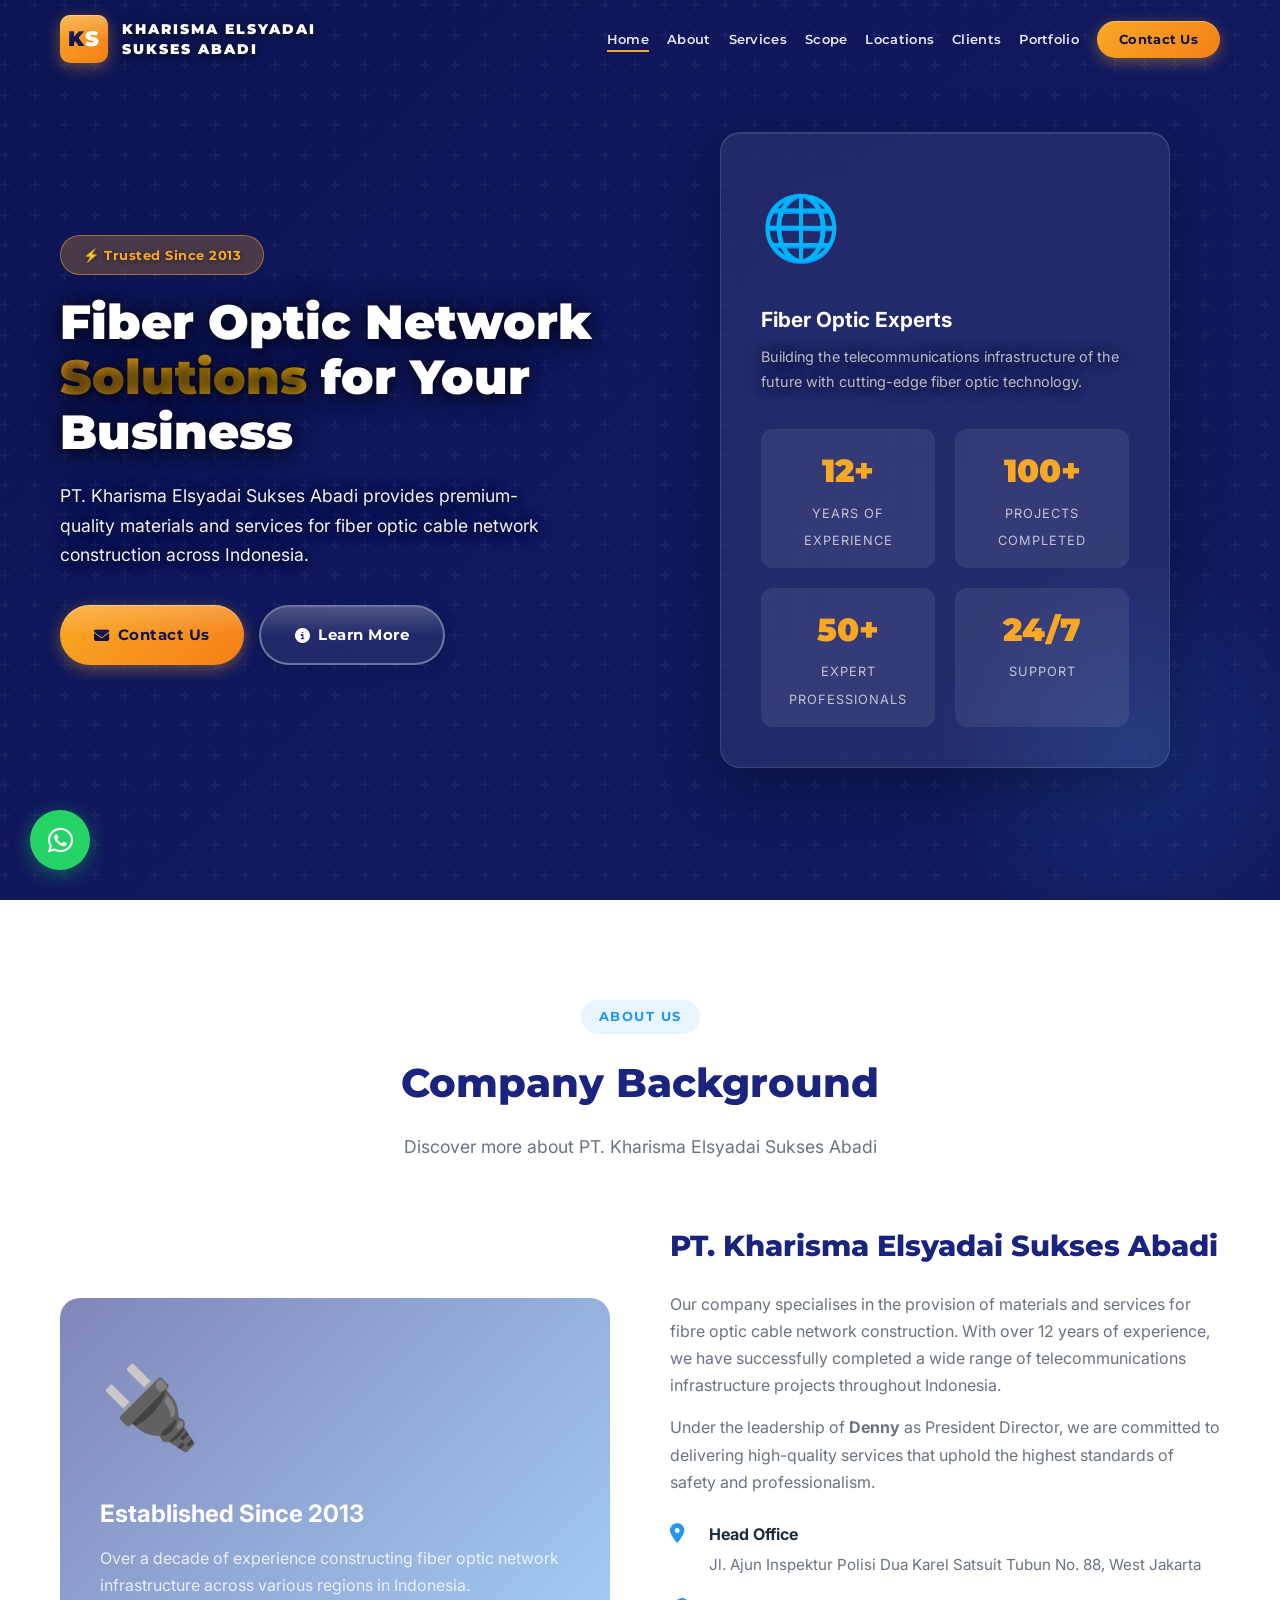
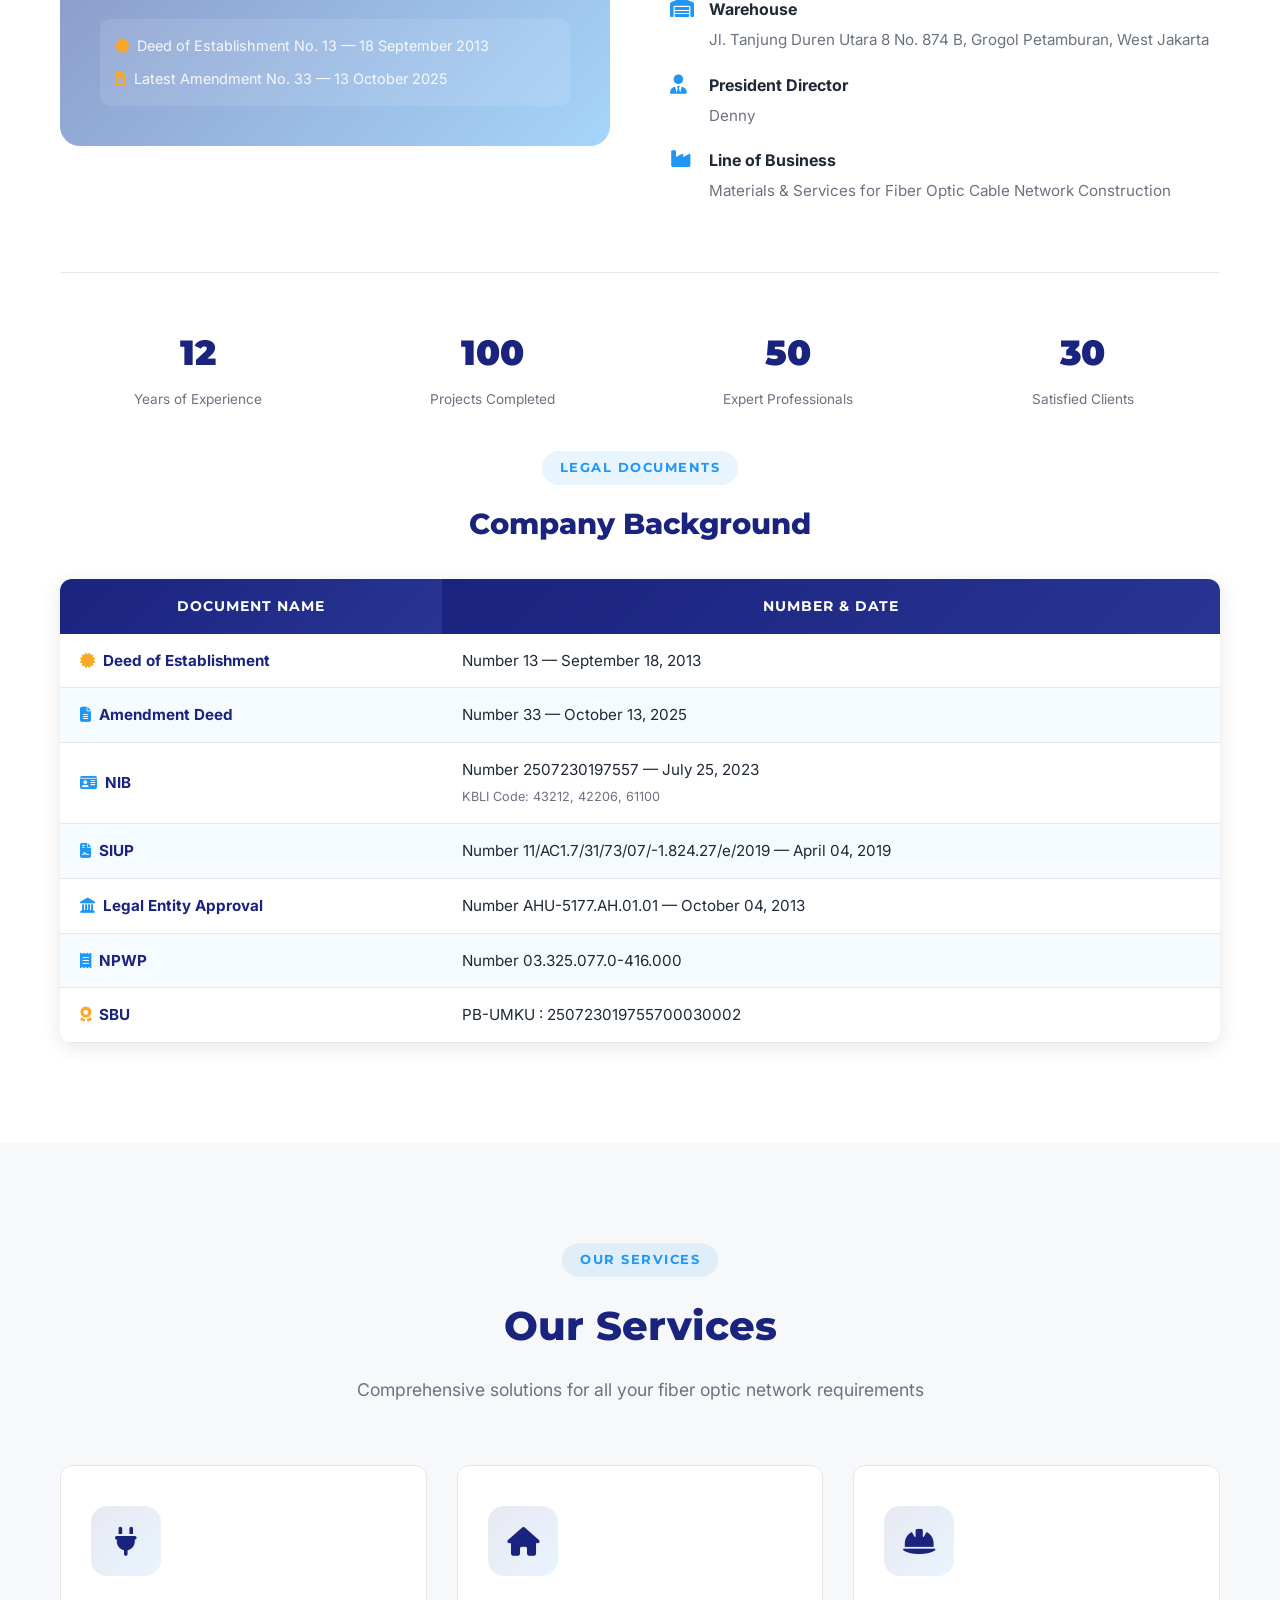
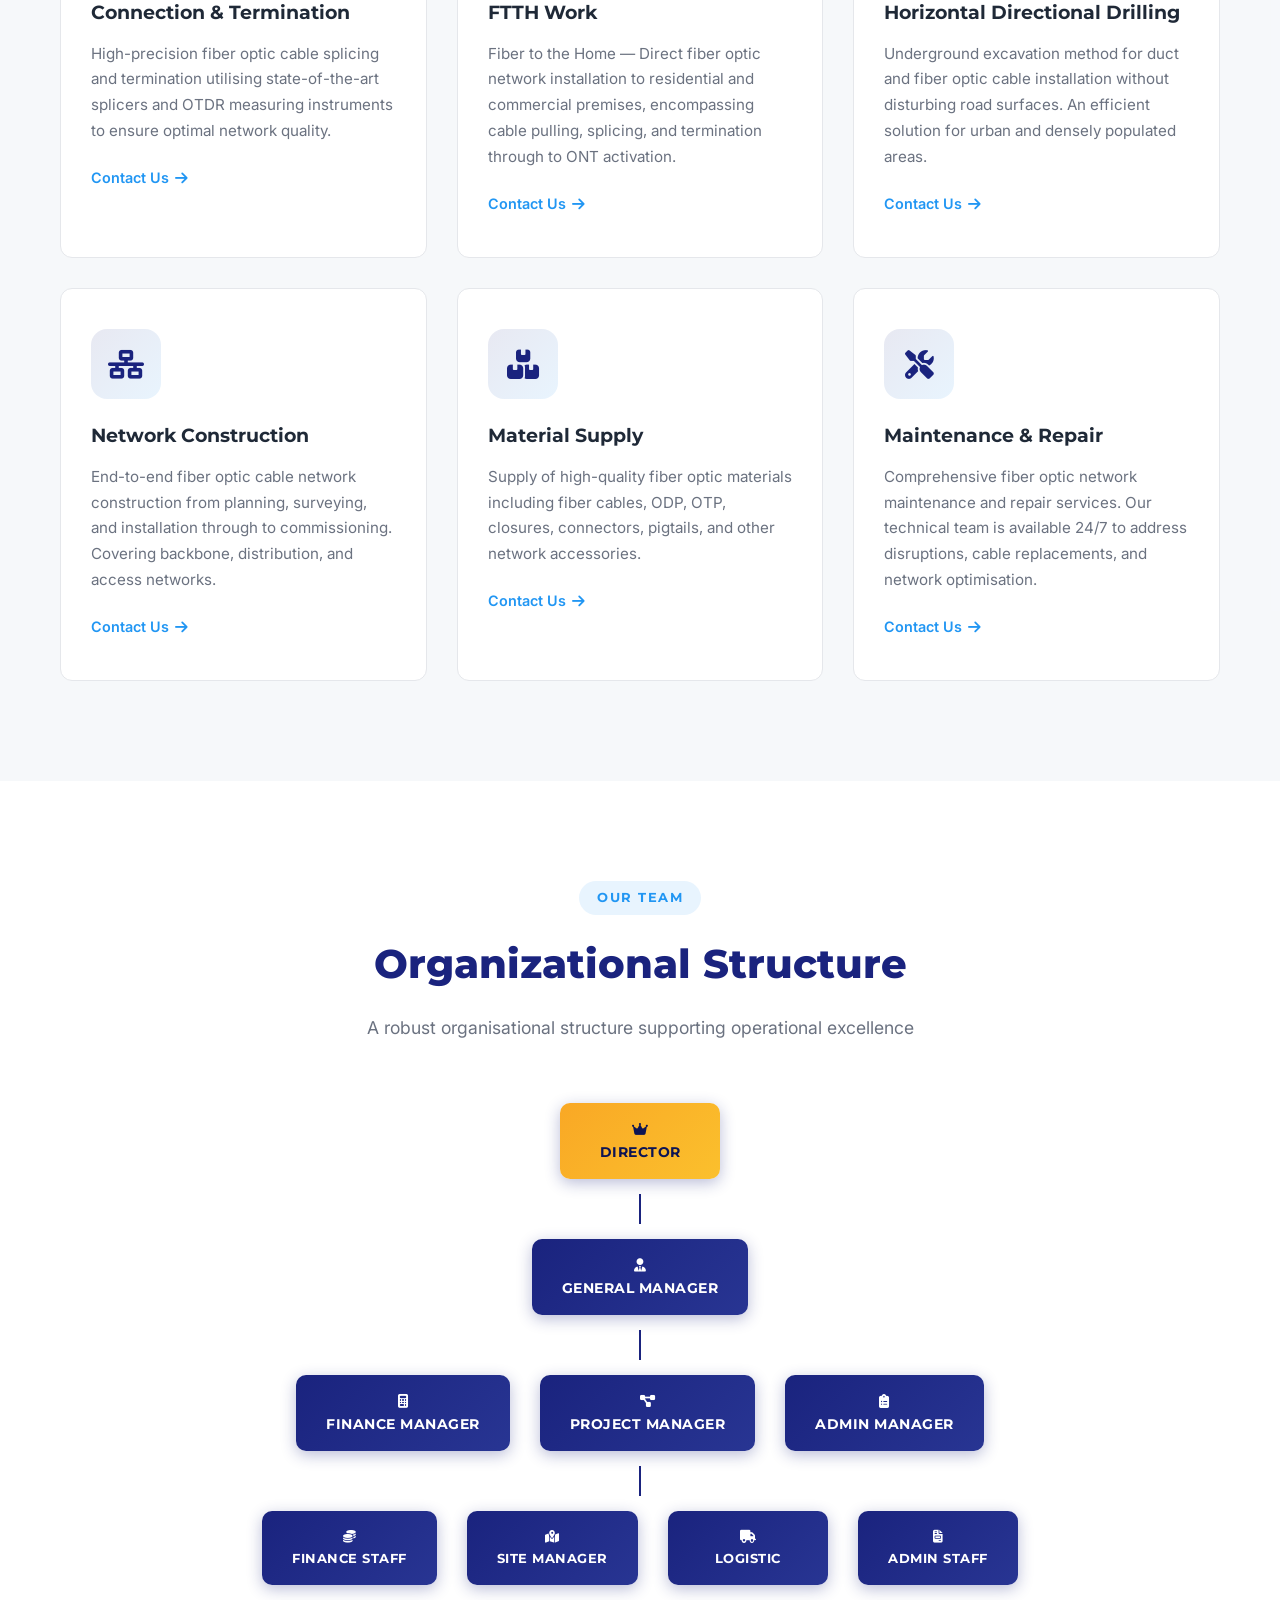
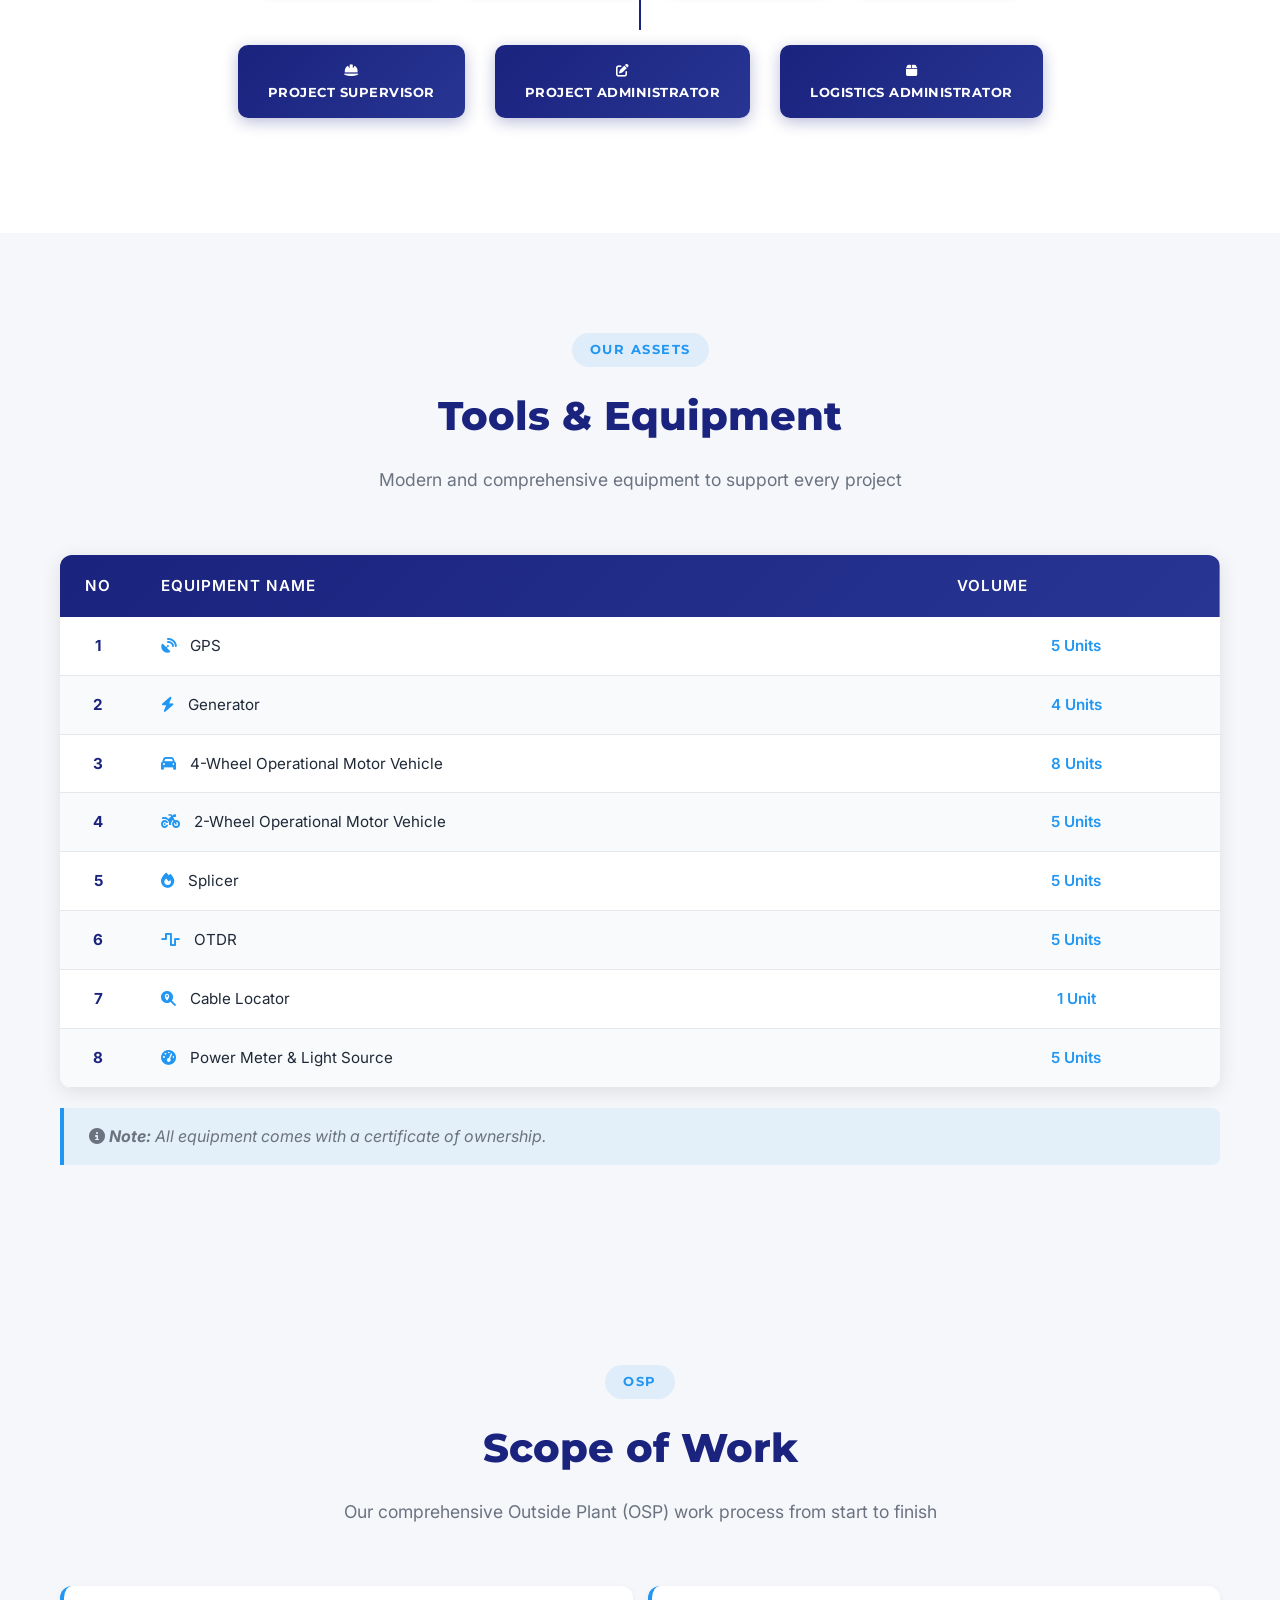
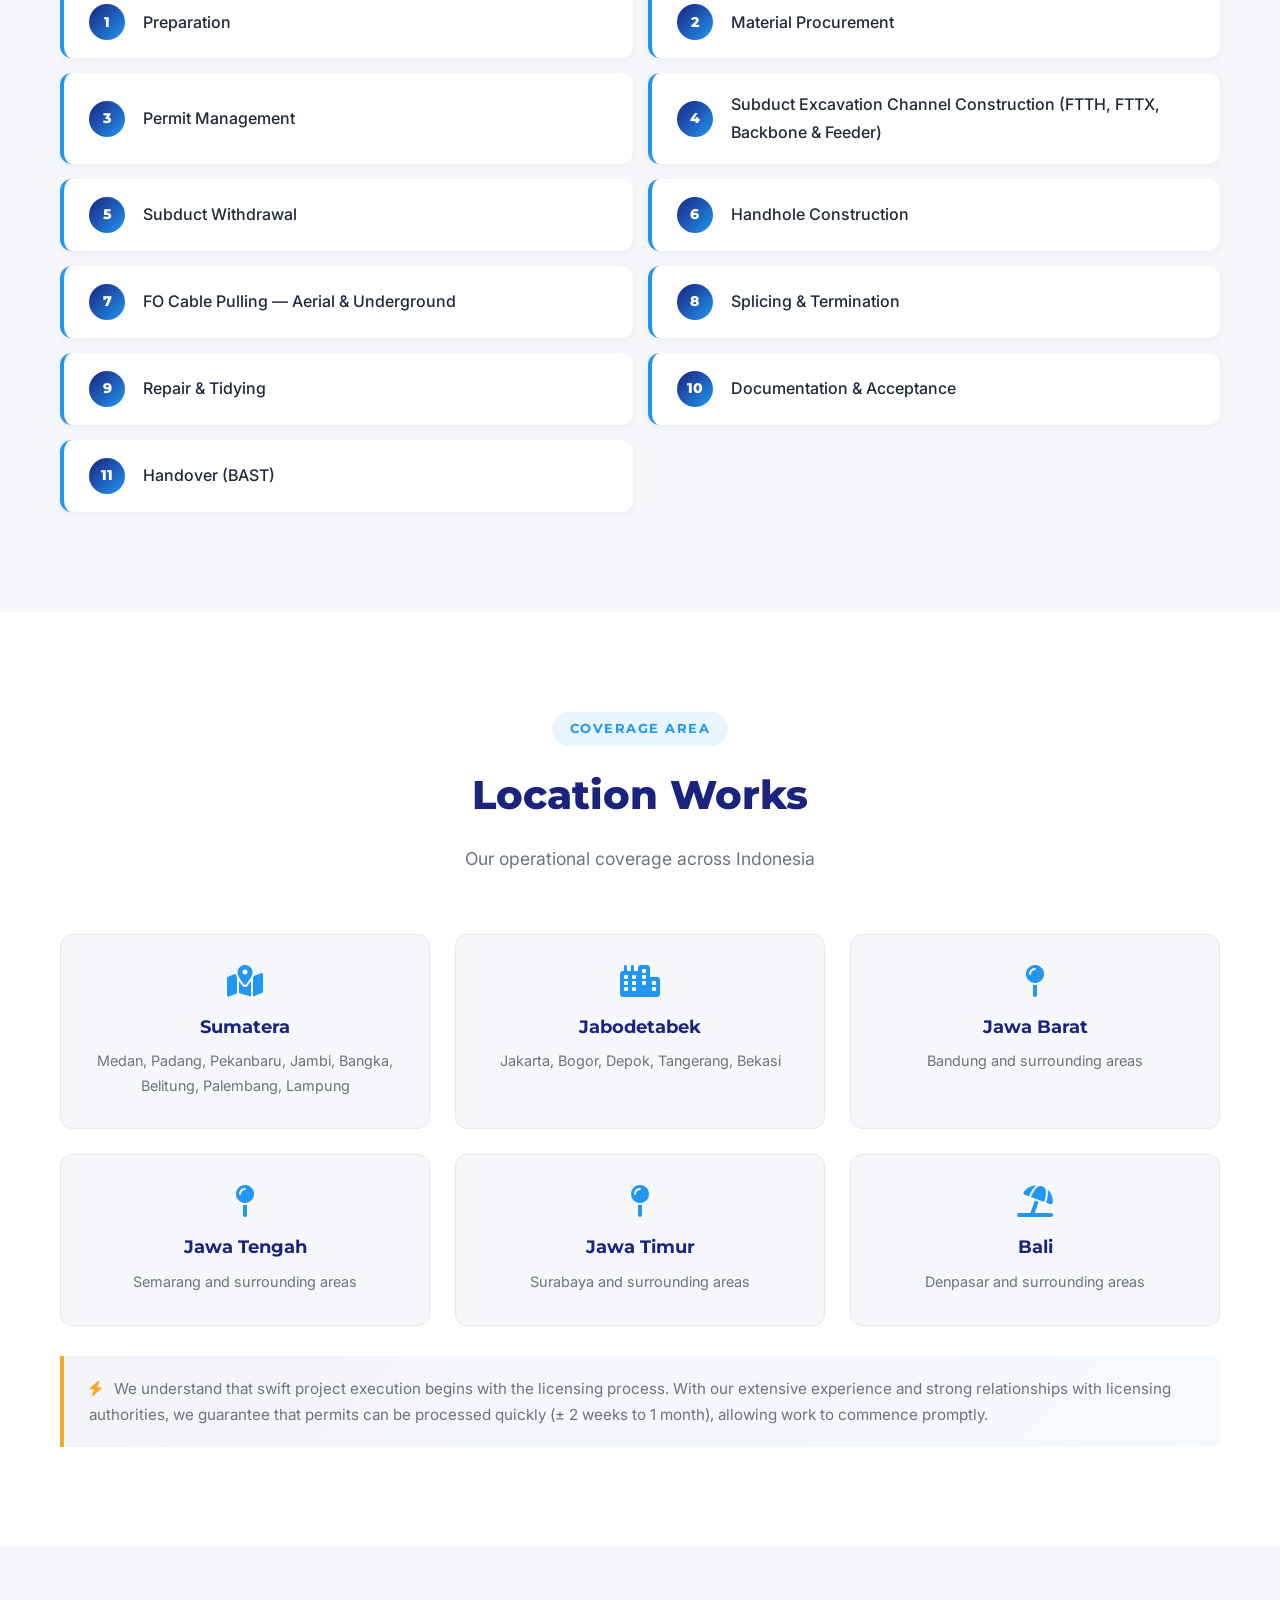
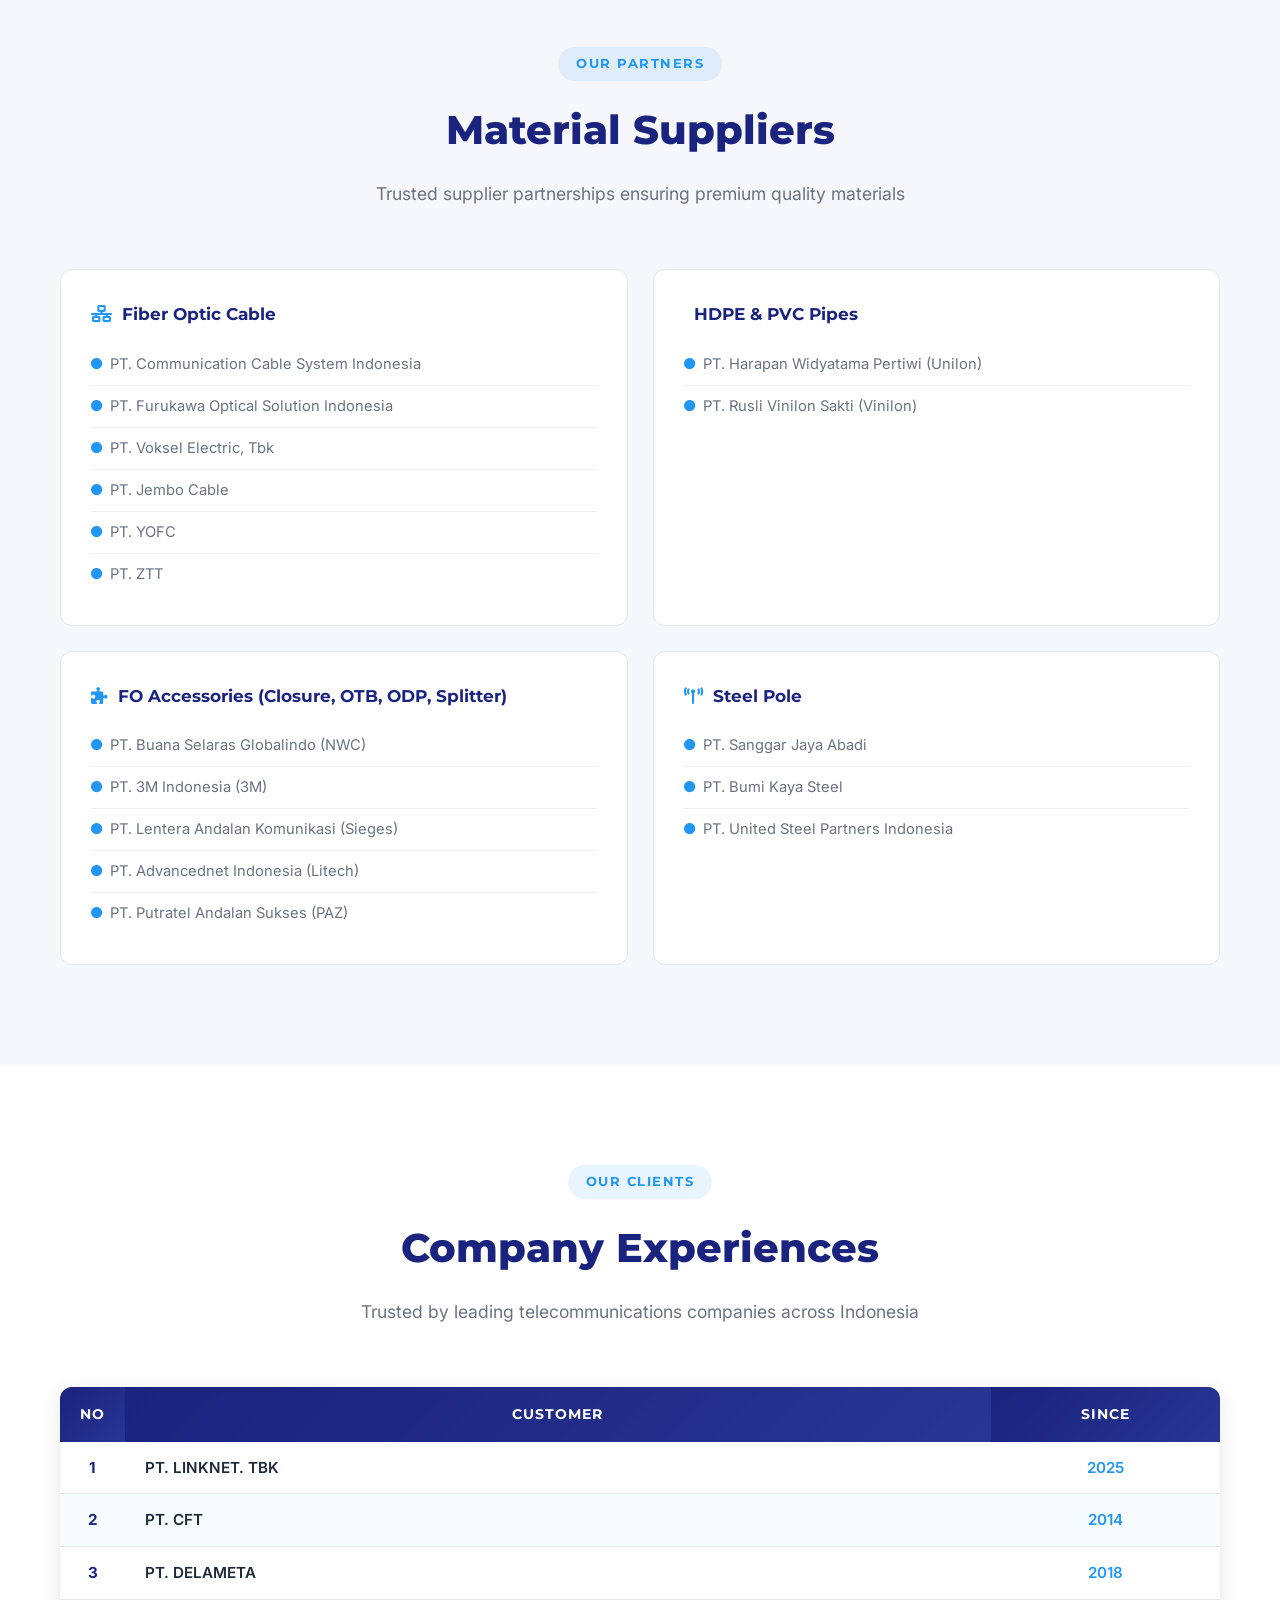
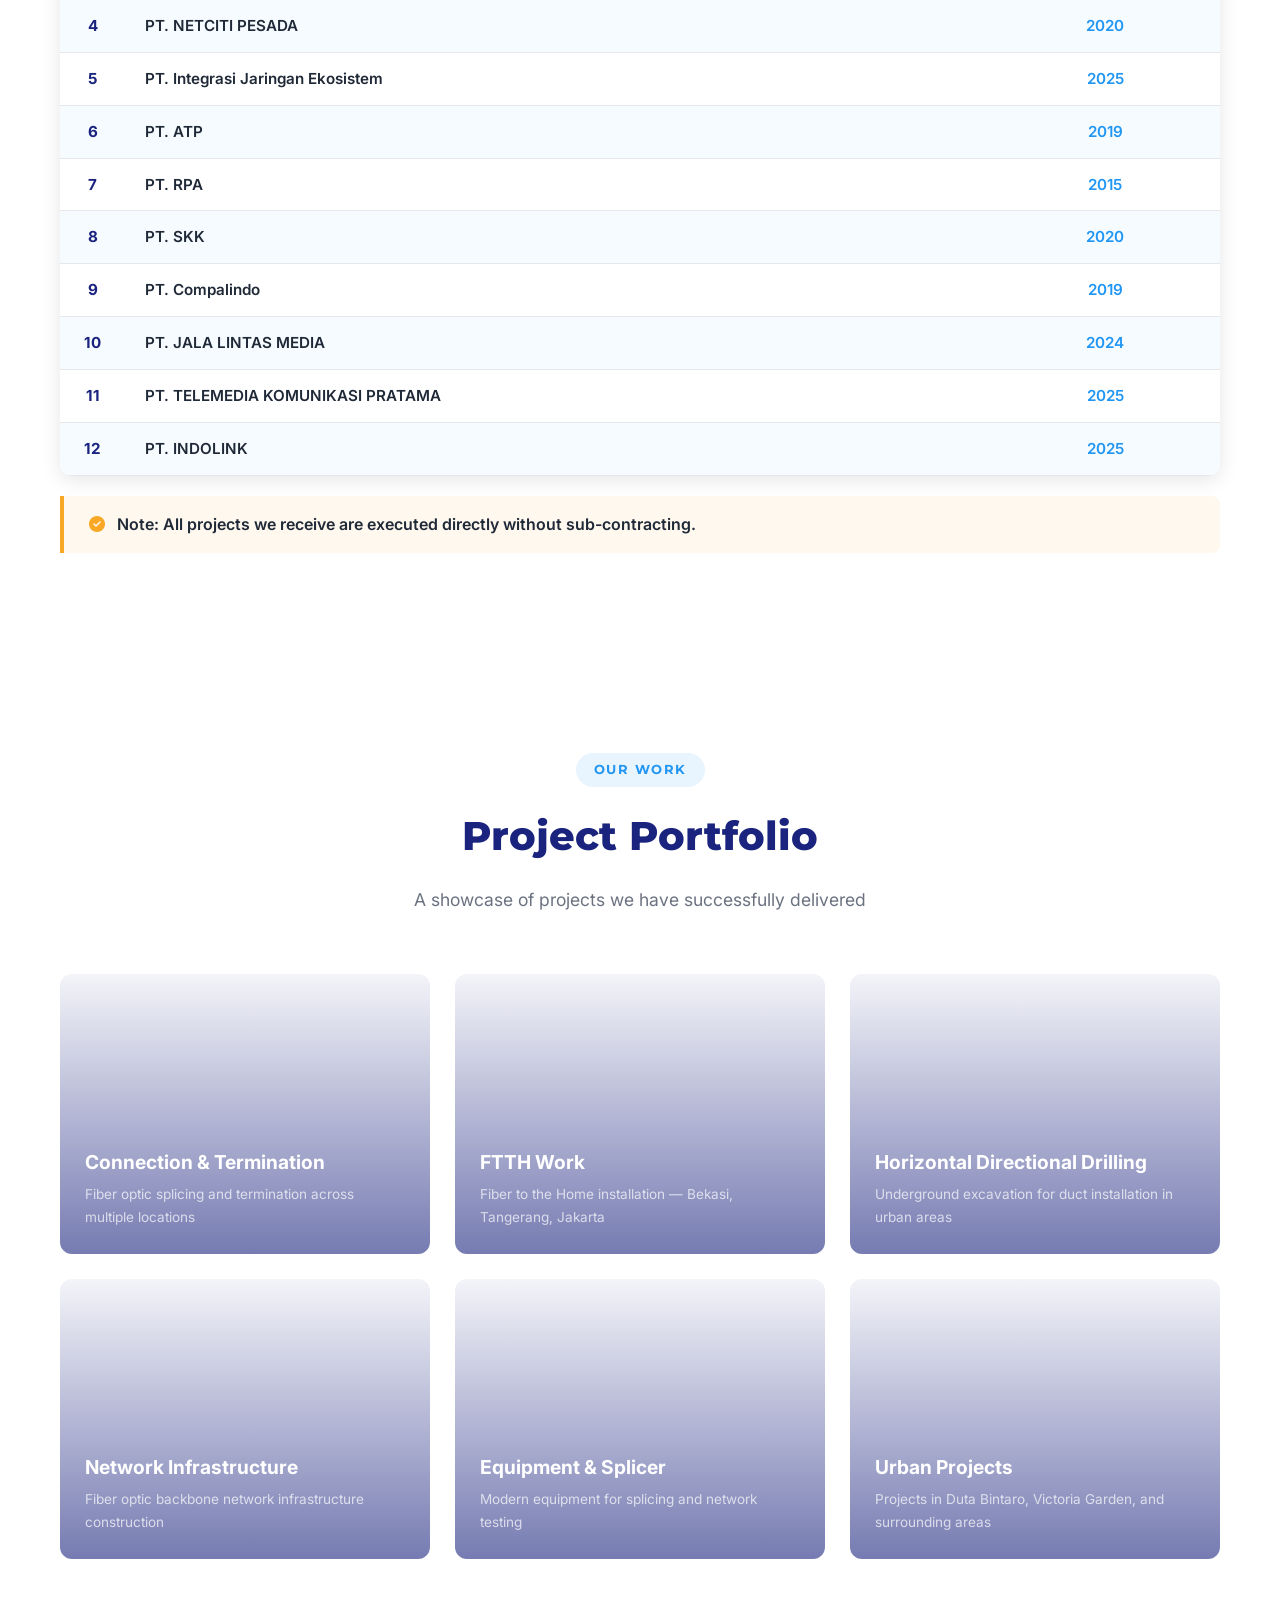
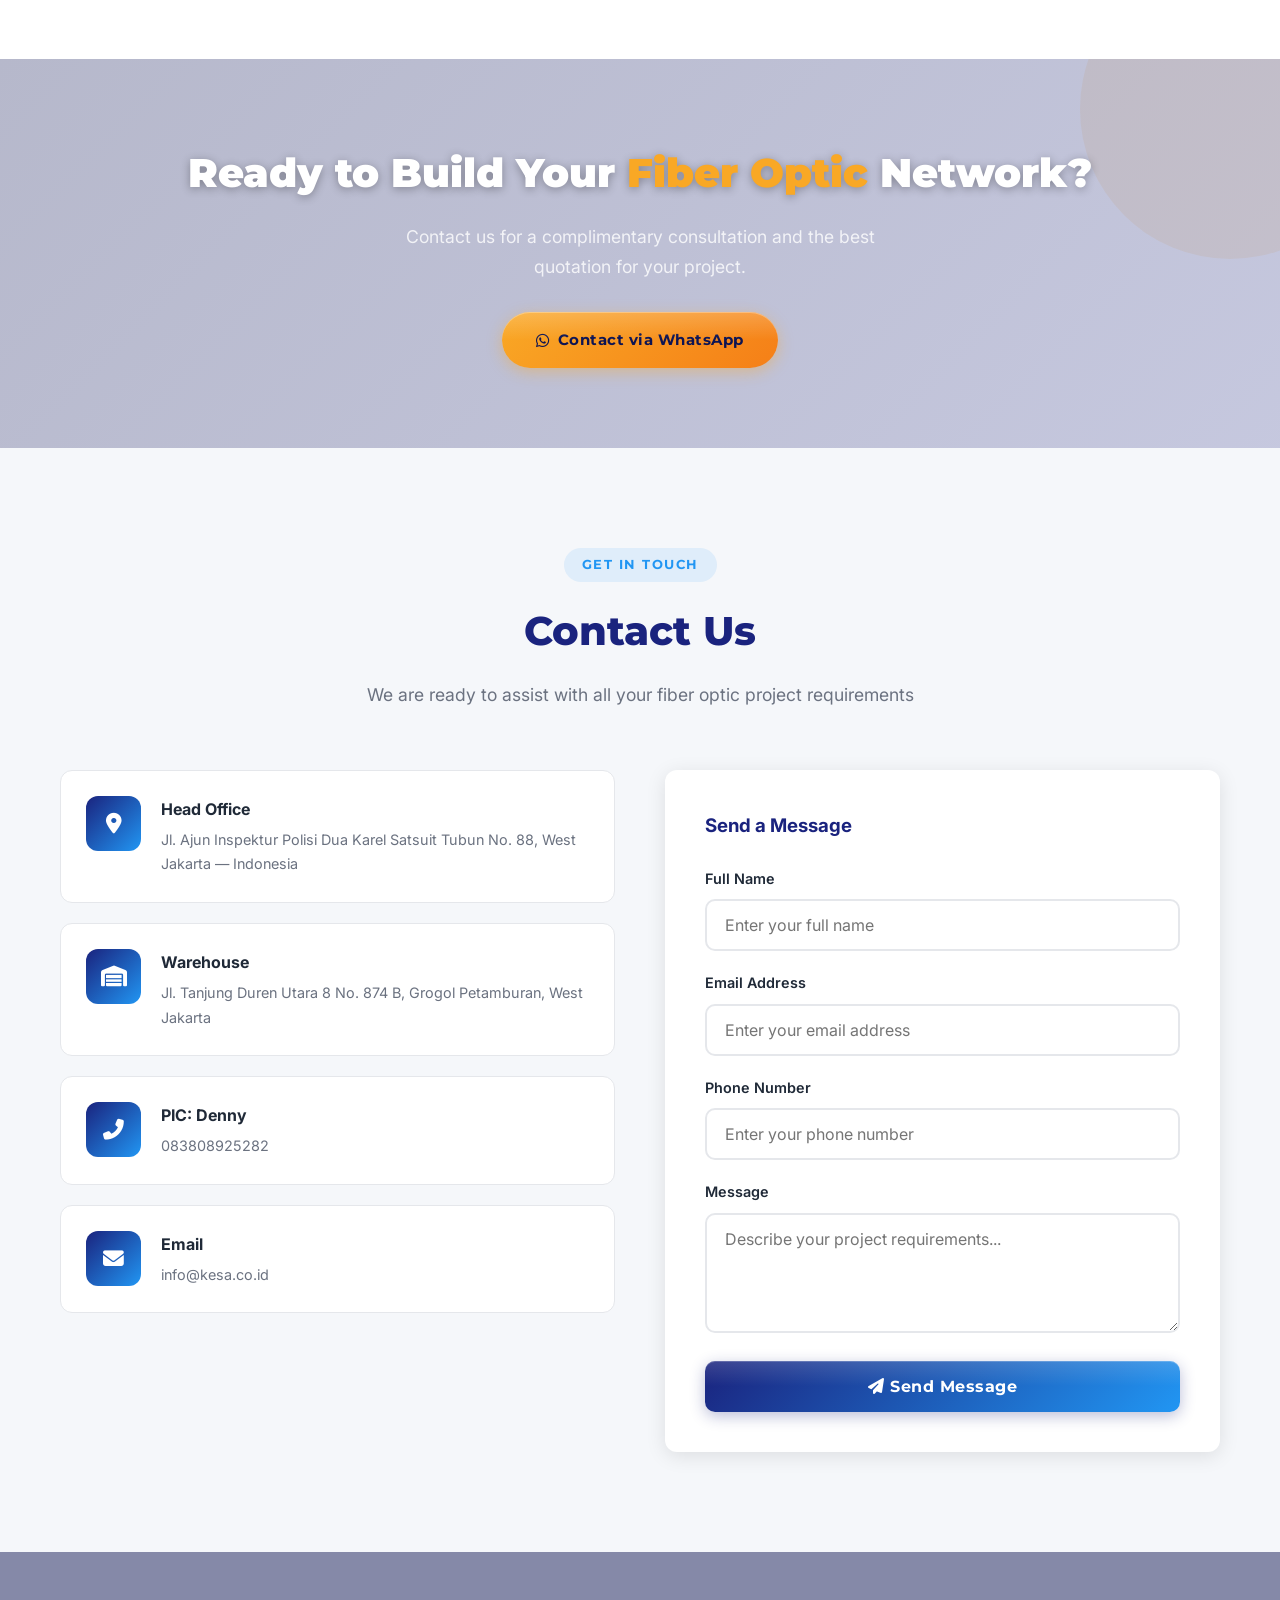
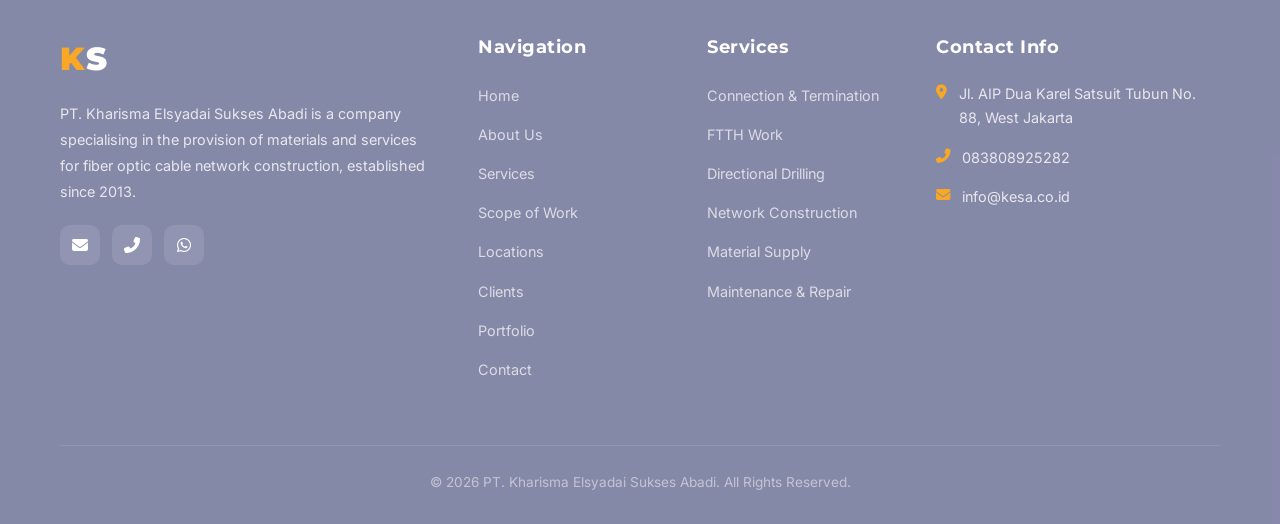
==== commit 5510225c: "SEO: tambah Open Graph, JSON-LD, sitemap, 404 page, fix email ke @kesa.co.id, security headers" ====
--- a/index.html
+++ b/index.html
@@ -4,8 +4,26 @@
     <meta charset="UTF-8">
     <meta name="viewport" content="width=device-width, initial-scale=1.0">
     <meta name="description" content="PT. Kharisma Elsyadai Sukses Abadi - Leading provider of materials and services for fiber optic cable network construction since 2013.">
-    <meta name="keywords" content="fiber optic, fiber cable, FTTH, connection, termination, horizontal directional drilling, splicer, OTDR, Jakarta, Indonesia">
+    <meta name="keywords" content="fiber optic, fiber cable, FTTH, connection, termination, horizontal directional drilling, splicer, OTDR, Jakarta, Indonesia, kesa, kharisma elsyadai">
+    <meta name="author" content="PT. Kharisma Elsyadai Sukses Abadi">
+    <meta name="robots" content="index, follow">
+    <link rel="canonical" href="https://kesa.co.id/">
     <title>PT. Kharisma Elsyadai Sukses Abadi | Fiber Optic Solutions</title>
+
+    <!-- Open Graph / Facebook -->
+    <meta property="og:type" content="website">
+    <meta property="og:url" content="https://kesa.co.id/">
+    <meta property="og:title" content="PT. Kharisma Elsyadai Sukses Abadi | Fiber Optic Solutions">
+    <meta property="og:description" content="Leading provider of materials and services for fiber optic cable network construction since 2013. Connection, termination, FTTH, HDD, and more.">
+    <meta property="og:image" content="https://kesa.co.id/og-image.png">
+    <meta property="og:locale" content="id_ID">
+    <meta property="og:site_name" content="PT. Kharisma Elsyadai Sukses Abadi">
+
+    <!-- Twitter -->
+    <meta name="twitter:card" content="summary_large_image">
+    <meta name="twitter:title" content="PT. Kharisma Elsyadai Sukses Abadi | Fiber Optic Solutions">
+    <meta name="twitter:description" content="Leading provider of materials and services for fiber optic cable network construction since 2013.">
+    <meta name="twitter:image" content="https://kesa.co.id/og-image.png">
 
     <!-- Favicon -->
     <link rel="icon" type="image/svg+xml" href="data:image/svg+xml,%3Csvg xmlns='http://www.w3.org/2000/svg' viewBox='0 0 64 64'%3E%3Crect width='64' height='64' rx='14' fill='%23f9a825'/%3E%3Ctext x='10' y='43' font-family='Montserrat,Arial,sans-serif' font-size='30' font-weight='900'%3E%3Ctspan fill='%230d1453'%3EK%3C/tspan%3E%3Ctspan fill='%23ffffff'%3ES%3C/tspan%3E%3C/text%3E%3C/svg%3E">
@@ -19,6 +37,39 @@
     <link rel="stylesheet" href="https://cdnjs.cloudflare.com/ajax/libs/font-awesome/6.5.1/css/all.min.css">
 
     <!-- Inline CSS -->
+    <!-- JSON-LD Structured Data -->
+    <script type="application/ld+json">
+    {
+        "@context": "https://schema.org",
+        "@type": "Organization",
+        "name": "PT. Kharisma Elsyadai Sukses Abadi",
+        "alternateName": "KESA",
+        "url": "https://kesa.co.id",
+        "logo": "https://kesa.co.id/og-image.png",
+        "description": "Leading provider of materials and services for fiber optic cable network construction since 2013.",
+        "foundingDate": "2013-09-18",
+        "address": {
+            "@type": "PostalAddress",
+            "streetAddress": "Jl. Ajun Inspektur Polisi Dua Karel Satsuit Tubun No. 88",
+            "addressLocality": "West Jakarta",
+            "addressRegion": "DKI Jakarta",
+            "addressCountry": "ID"
+        },
+        "contactPoint": {
+            "@type": "ContactPoint",
+            "telephone": "+6283808925282",
+            "contactType": "customer service",
+            "email": "info@kesa.co.id",
+            "availableLanguage": ["Indonesian", "English"]
+        },
+        "sameAs": [],
+        "areaServed": {
+            "@type": "Country",
+            "name": "Indonesia"
+        },
+        "serviceType": ["Fiber Optic Installation", "FTTH", "Connection & Termination", "Horizontal Directional Drilling", "Network Construction", "Material Supply"]
+    }
+    </script>
     <style>
 /* === VARIABLES === */
 :root {
@@ -1074,7 +1125,7 @@
                         </div>
                         <div>
                             <h4>Email</h4>
-                            <p>Kharisma.elsadai@gmail.com</p>
+                            <p>info@kesa.co.id</p>
                         </div>
                     </div>
                 </div>
@@ -1116,10 +1167,9 @@
                     <span class="logo-text"><span>K</span>S</span>
                     <p>PT. Kharisma Elsyadai Sukses Abadi is a company specialising in the provision of materials and services for fiber optic cable network construction, established since 2013.</p>
                     <div class="footer-social">
-                        <a href="#"><i class="fab fa-facebook-f"></i></a>
-                        <a href="#"><i class="fab fa-instagram"></i></a>
-                        <a href="#"><i class="fab fa-linkedin-in"></i></a>
-                        <a href="https://wa.me/6283808925282" target="_blank"><i class="fab fa-whatsapp"></i></a>
+                        <a href="mailto:info@kesa.co.id" title="Email"><i class="fas fa-envelope"></i></a>
+                        <a href="tel:+6283808925282" title="Phone"><i class="fas fa-phone-alt"></i></a>
+                        <a href="https://wa.me/6283808925282" target="_blank" title="WhatsApp"><i class="fab fa-whatsapp"></i></a>
                     </div>
                 </div>
                 <div>
@@ -1158,7 +1208,7 @@
                     </div>
                     <div class="footer-contact-item">
                         <i class="fas fa-envelope"></i>
-                        <span>Kharisma.elsadai@gmail.com</span>
+                        <span>info@kesa.co.id</span>
                     </div>
                 </div>
             </div>
@@ -1279,6 +1329,13 @@
         navLinks.classList.remove('active');
     });
 });
+
+// Lazy load images - add loading="lazy" to dynamically created images
+document.querySelectorAll('img').forEach(img => {
+    if (!img.hasAttribute('loading')) {
+        img.setAttribute('loading', 'lazy');
+    }
+});
     </script>
 </body>
 </html>
